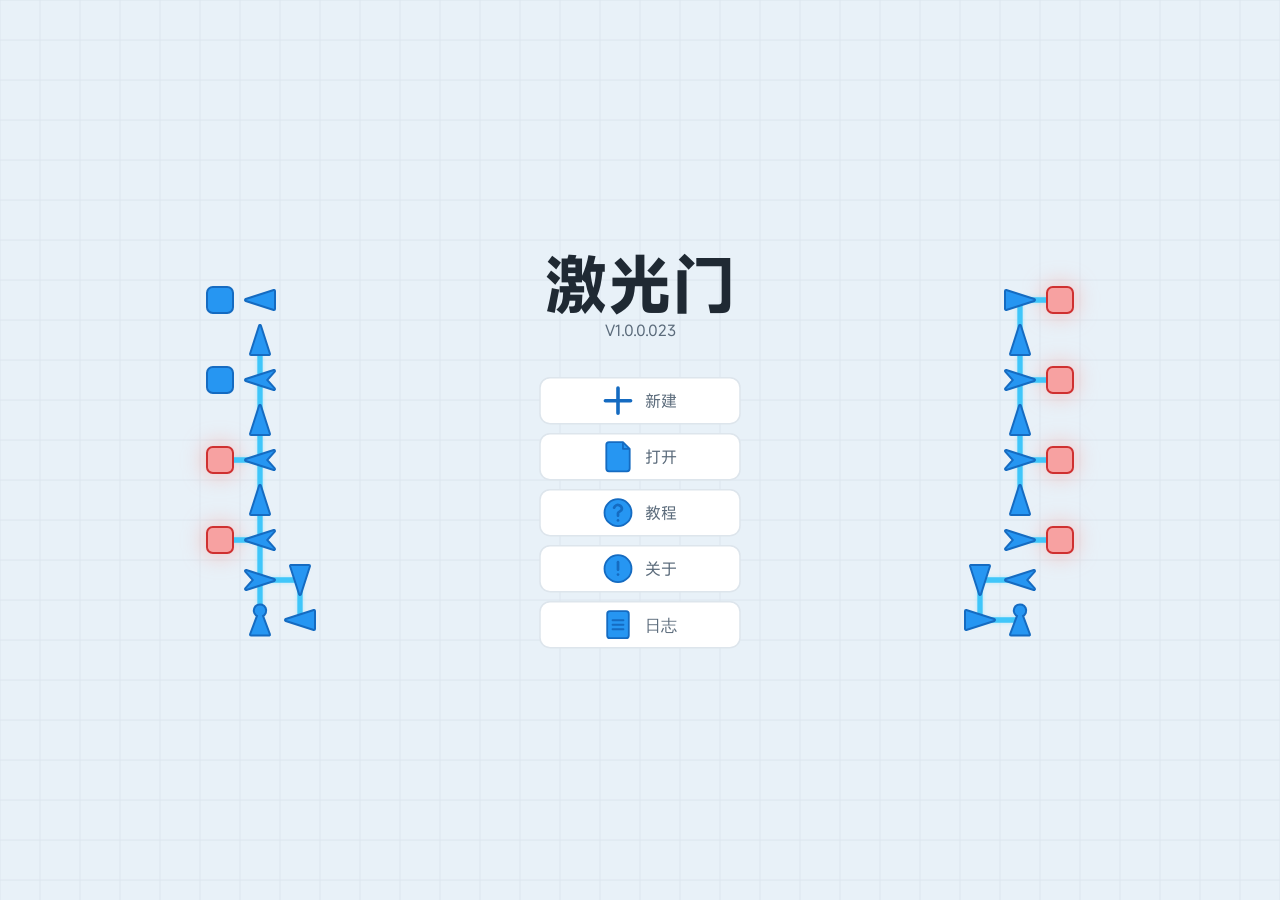
==== index.html @ 168122da "圆点按行元素实际状态对齐，避免字段与显示不一致时再也刷不掉；页面加禁用缓存，版本升到 1.0.0.023" ====
<!DOCTYPE html>
<html lang="zh-CN">
<head>
<meta charset="UTF-8">
<meta name="viewport" content="width=device-width, initial-scale=1.0">
<meta http-equiv="Cache-Control" content="no-cache, no-store, must-revalidate">
<meta http-equiv="Pragma" content="no-cache">
<!-- 标题显示在浏览器标签和搜索结果的大字上；简介显示在搜索结果标题下方那两行 -->
<title>激光门 - 用光路搭出逻辑门</title>
<meta name="description" content="使用激光门造就奇迹。用不同的元件做出电路，让激光沿网格逐格传播，把与门、或门、非门亲手搭出来，看光是怎么把它们算出来的。">
<link rel="icon" type="image/svg+xml" href="favicon.svg">
<!-- 进屋前那一屏的样式：内联在这里，为的是让首次绘制不必等任何外部文件 -->
<!-- 整站样式表改成了下面那一行异步取，页面因此一被解析完就能把欢迎界面画出来，
     真正的界面在它后面慢慢到，到齐之前一直由遮挡层盖着（何时收掉见 js/boot.js）
     这一整段在两个页面里逐字相同，改一处要两处一起改 -->
<style>
  /* 兜底：样式表还没到的那一小段里，页面上的元素都还没有样式，内容可能比窗口高
     先把外边距与滚动条按掉，免得滚动条在欢迎界面旁边露出来 */
  html, body {
    margin: 0;
    overflow: hidden;
    background: #ffffff;
  }
  /* 遮挡层：铺满整屏，正中是项目名与一条来回走的进度条 */
  #bootScreen {
    position: fixed;
    inset: 0;               /* 四条边贴住窗口：不写宽高，窗口怎么变它都正好铺满 */
    z-index: 20;            /* 压在画布、元件层、竖栏与所有弹窗（弹窗从 4 起）之上 */
    display: flex;
    flex-direction: column;
    align-items: center;
    justify-content: center;
    background: #ffffff;    /* 与页面同色：淡出时看不出接缝，只像内容自己浮上来 */
    color: #0D47A1;         /* 与首页标题、弹窗标题同一档深蓝 */
    font-family: "MiSans", -apple-system, "PingFang SC", "Microsoft YaHei", sans-serif;
  }
  /* 收掉时的淡出：类名由 boot.js 加，0.22 秒后整块从页面里摘掉 */
  #bootScreen.is-gone {
    opacity: 0;
    pointer-events: none;   /* 淡出过程中不再接收点击，免得挡住底下刚露出来的按钮 */
    transition: opacity 0.22s ease-out;
  }
  /* 项目名：与首页大标题写的是同一串字，这里取小一些的字号，靠字重与深蓝字色立住 */
  #bootScreen .boot-title {
    font-size: 30px;
    font-weight: 700;
    letter-spacing: 2px;
  }
  /* 进度条：一条浅蓝底槽，里面一小段深蓝来回走 */
  /* 它表示的不是真实进度：浏览器不提供字体下载的进度，这一段的用处只是给出「正在进」这个信号 */
  #bootScreen .boot-track {
    position: relative;
    overflow: hidden;       /* 走到底与刚起头时那一小段要贴边裁掉，不能露出槽外 */
    width: 120px;
    height: 3px;
    margin-top: 18px;
    border-radius: 2px;
    background: #C4EBFF;
  }
  #bootScreen .boot-track i {
    position: absolute;
    top: 0;
    left: 0;
    width: 40px;
    height: 100%;
    border-radius: 2px;
    background: #1565C0;
    animation: bootSlide 1.1s ease-in-out infinite;
  }
  @keyframes bootSlide {
    from { transform: translateX(-40px); }
    to   { transform: translateX(120px); }
  }
  /* 系统里开了「减少动态效果」时不来回走：那一小段停在正中，位置本身也说得清页面正在进 */
  @media (prefers-reduced-motion: reduce) {
    #bootScreen .boot-track i {
      animation: none;
      left: 40px;
    }
  }
</style>
<!-- 整站样式表：media 先写 print，浏览器就不会为它停下首次绘制；文件一到手，onload 把它改回 all
     这是本项目里唯一一处内联事件：只有挂在元素自己身上，才能在文件到手的那一刻就改过来
     脚本被禁时 onload 不会跑，由下面那句 noscript 里的同款 link 兜住
     id 留给 js/boot.js 认：它靠 link.sheet 判断这份样式表到位没有，没到位就先不揭开遮挡层 -->
<link id="mainStyle" rel="stylesheet" href="css/style.css?v=1.0.0.023" media="print" onload="this.media='all'">
<noscript><link rel="stylesheet" href="css/style.css?v=1.0.0.023"></noscript>
</head>
<body>

<!-- 进屋前的遮挡层：从第一帧起盖住整屏，等首帧与字体都齐了再淡出收掉，何时收由 js/boot.js 决定
     它的外观写在 head 里那段内联样式里，底色与页面同为白，所以淡出时看不出接缝，只像内容自己浮上来
     正中间那串字与首页大标题是同一串字（config.js 里 HOME.titleText），改一处要两处一起改
     它必须放在 body 的最前面：越早解析到，越早能盖住底下那些还没成形的元素 -->
<div id="bootScreen">
  <div class="boot-title">激光门</div>
  <div class="boot-track"><i></i></div>
</div>

<!-- 首页整屏只有这一张画布：网格、两侧演示、标题与五个入口都画在它上面，画法与交互见 js/home.js
     首页没有编辑器左侧那栏存档列表，也不直接编辑电路，它只做展示与分流 -->
<canvas id="homeCanvas"></canvas>

<!-- 教程弹窗：与编辑器里那个同款，正文从 tutorial-content.js 取，两个页面的教程逐字相同
     尺寸、底板、圆角、边框由 home.js 从 CONFIG / COLOR 注入；点左上角那个叉才关，点窗外的暗处不关
     它和关于窗互斥，开一个另一个自动关，两处的显隐只由 home.js 的 setHomePopup 一处改写 -->
<div id="homeTutorialPanel" class="popup modal">
  <button class="btn icon" id="btnHomeTutorialClose" aria-label="关闭教程">
    <!-- 叉用两笔圆头描边画成，收笔是圆的，与编辑器弹窗里那个叉、以及画布上的图标同一套 -->
    <!-- 描边取 currentColor：颜色跟着按钮文字色走，以后改按钮色不必再改这里 -->
    <svg viewBox="0 0 18 18" width="18" height="18" aria-hidden="true" focusable="false">
      <path d="M5.5 5.5 L12.5 12.5 M12.5 5.5 L5.5 12.5"
            fill="none" stroke="currentColor" stroke-width="2" stroke-linecap="round"></path>
    </svg>
  </button>
  <div class="doc" id="homeTutorialDoc"></div>
</div>

<!-- 关于弹窗：宽度取 420，高度交给内容自己定；项目名、简介、作者、地址、许可证由 home.js 按表填入 -->
<div id="homeAboutPanel" class="popup modal">
  <button class="btn icon" id="btnHomeAboutClose" aria-label="关闭关于">
    <svg viewBox="0 0 18 18" width="18" height="18" aria-hidden="true" focusable="false">
      <path d="M5.5 5.5 L12.5 12.5 M12.5 5.5 L5.5 12.5"
            fill="none" stroke="currentColor" stroke-width="2" stroke-linecap="round"></path>
    </svg>
  </button>
  <div class="doc" id="homeAboutDoc"></div>
</div>

<!-- 日志弹窗：比教程窗更大，逐条列出每个对外版本的简介；每条左侧那枚按钮点开才露出详细信息
     正文来自 js/changelog.js 的 CHANGELOG，外观与排版由 home.js 注入，与上面两个弹窗同一套 -->
<div id="homeLogPanel" class="popup modal">
  <button class="btn icon" id="btnHomeLogClose" aria-label="关闭日志">
    <svg viewBox="0 0 18 18" width="18" height="18" aria-hidden="true" focusable="false">
      <path d="M5.5 5.5 L12.5 12.5 M12.5 5.5 L5.5 12.5"
            fill="none" stroke="currentColor" stroke-width="2" stroke-linecap="round"></path>
    </svg>
  </button>
  <div class="doc" id="homeLogDoc"></div>
</div>

<!-- 加载顺序不可随意调整：util.js 必须排在最前面，因为 config.js 在文件顶层就要用 hslToRgb 算配色端点；
     handle-store.js 要排在 home.js 之前，「打开」要用它的 SAVE_FILE_TYPES、startInOption 与句柄记忆；
     element-types.js 与 circuit.js 是元件形状表与电路结算引擎，首页两侧的演示电路跑的就是编辑器同一套，
     它们依赖 CONFIG 与 ELEMENT_TYPES，所以只能排在 config.js 之后、home.js 之前；
     icons.js 与 tutorial-content.js 也是两个页面共用的那两份，home.js 借它们画图标、填教程正文。
     state.js 是共享状态容器：首页的演示引擎与编辑器读写的是同一份状态，所以两页都引它；
     其余的编辑器脚本（files.js、input.js 等）首页一概不引：那些是编辑职责，封面用不到。 -->
<script src="js/util.js?v=1.0.0.023"></script>
<script src="js/config.js?v=1.0.0.023"></script>
<!-- 数据与绘图基础：存档句柄库、元件类型表、共享状态、电路结算、图标与教程正文 -->
<script src="js/handle-store.js?v=1.0.0.023"></script>
<script src="js/element-types.js?v=1.0.0.023"></script>
<script src="js/state.js?v=1.0.0.023"></script>
<script src="js/circuit.js?v=1.0.0.023"></script>
<script src="js/icons.js?v=1.0.0.023"></script>
<script src="js/tutorial-content.js?v=1.0.0.023"></script>
<!-- 版本日志正文：首页「日志」弹窗按 CHANGELOG 逐条排，必须排在 home.js 之前 -->
<script src="js/changelog.js?v=1.0.0.023"></script>
<!-- 离线缓存登记：页面打开时静默把整站存进本地，之后断网也能直接打开，不依赖任何其它脚本 -->
<script src="js/offline.js?v=1.0.0.023"></script>
<!-- 加载界面与字体加载：两个都要排在 home.js 之前，home.js 起步时第一个要用、紧接着第二个也要用
     boot.js 管遮挡层何时收掉，fonts.js 把自带的 MiSans 点名取回来；两份都不碰编辑器状态，两页共用 -->
<script src="js/boot.js?v=1.0.0.023"></script>
<script src="js/fonts.js?v=1.0.0.023"></script>
<script src="js/home.js?v=1.0.0.023"></script>
</body>
</html>
---- css/style.css ----
/* 自带字体 MiSans：只登记页面真正用到的那几档，字体文件在同目录的 fonts/ 里，逐档挂到同一个家族上，由 font-weight 选档
   路径是相对本文件写的：字体就放在 style.css 旁边，所以只写 fonts/ 一层，不必回到上一层去
   文件内部记的 usWeightClass 是 MiSans 自己的非常规刻度（Regular 记的是 330、Bold 记的是 630），
   直接照抄会让 CSS 里的 400 / 700 对不上档位，所以一律改按通用的 web 刻度声明
   font-display 取 swap：字体还没到时先用回退字体把字显示出来，不让整页文字空着等
   形态说明：这里引用的是 woff2 子集字体，不是官方原始的 otf。
   原始 otf 每档带约 2.9 万个字形、单个 6.3 MB，而本页文案去重后只有一千多字，
   保留全字符集纯属白白拖慢加载；tools/build-fonts.py 会扫描源码取出用到的字符，
   只留这些字形并压成 woff2，两档合计约 0.33 MB（原为 25.6 MB）。
   要点：改动页面文案后，重新运行一次 python3 tools/build-fonts.py，否则新字可能不在字体里
   （真缺字也不会显示成方框，会回退到下面 font-family 里排的系统中文字体）
   只用这两档是因为它们就是全站用到的全部：400 正文与各类次要文字、700 标题与各处强调
   原来另挂 500 与 600 两档，全站只用了几处；为把上传体积压下来已合并进上面两档：
   首页入口文字由 500 归到 400，教程正文的小标题与按钮文字由 600 归到 700
   （另有 100/200/300/350/500/600/650/900 八档从未被任何样式或画布文字取用，已一并去掉）
   MiSans 版权归小米科技有限责任公司所有，按《MiSans 字体知识产权许可协议》免费使用，
   这里只是在官方发布的字形基础上抽取子集，字形本身未作任何改动 */
@font-face { font-family: "MiSans"; src: url("fonts/MiSans-Regular.woff2") format("woff2");    font-weight: 400; font-display: swap; }
@font-face { font-family: "MiSans"; src: url("fonts/MiSans-Bold.woff2") format("woff2");       font-weight: 700; font-display: swap; }

/* 页面白底、无滚动条：网格只出现在视口矩形内，视口外保持白底 */
/* 整页统一用自带的 MiSans，字重由各处的 font-weight 选档；后面几项是字体尚未到位时的回退，
   按系统上观感最接近 MiSans 的中文字体依次排，缺了自带的字体文件也不会变成衬线体 */
html, body {
  margin: 0;
  padding: 0;
  width: 100%;
  height: 100%;
  overflow: hidden;
  background: #ffffff;
  font-family: "MiSans", -apple-system, "PingFang SC", "Microsoft YaHei", sans-serif;
}

/* 进屋前那一屏（遮挡层 #bootScreen）的样式不在这里，内联在 index.html 与 editor.html 的 head 里 */
/* 原因是先后次序：整站样式表是异步取回来的，而那一屏要在它之前就画出来，
   所以它的样式必须跟着页面本体一起到手，不能等这份文件
   它的外观也就只有那一个出处：要改去两个页面的 head 里改，两处逐字相同 */
/* 工作区竖栏：贴在窗口最左侧的一条，左、上、下都内缩一个间隙，与上方面板、底栏同处一个框内
   宽度、三边位置与配色都由脚本从 CONFIG / COLOR 注入，这里只管定位与层级
   四条边都描边：只有右边一条时，竖栏的顶与底看不出到哪里为止
   层级压在画布与元件层之上，但低于所有弹窗（弹窗从 4 起），弹窗打开时竖栏让在下面 */
#sidebar {
  position: fixed;
  box-sizing: border-box;
  z-index: 2;
  border: 1px solid;
  box-shadow: 0 1px 3px rgba(16, 24, 40, 0.06);
  display: flex;              /* 纵向两段：顶部按钮条固定，列表占满剩下的高度 */
  flex-direction: column;
}
/* 右侧工具栏：与左侧竖栏同一套定位与外观（同底色、同描边、同间隙），只是窄得多
   宽度由脚本从配置注入；放的东西是纵向一列小功能图标，多了整栏自己滚动 */
#rightBar {
  position: fixed;
  box-sizing: border-box;
  z-index: 2;
  border: 1px solid;
  box-shadow: 0 1px 3px rgba(16, 24, 40, 0.06);
  overflow-y: auto;
  overflow-x: hidden;
  scrollbar-width: none;      /* 这么窄的栏里，滚动条会占掉一半宽度，隐藏它，靠滚轮滚动 */
}
#rightBar::-webkit-scrollbar {
  width: 0;
  height: 0;
}
/* 功能图标列：纵向排、撑满栏内宽度，格子之间以及格子与栏壁之间都留一道缝
   栏宽固定 40 不变：要让格子更大、缝更宽，只能把四周的内缩收到最小，格子因此从 28 长到 32 */
#rightBarTools {
  display: flex;
  flex-direction: column;
  align-items: stretch;
  gap: 6px;
  padding: 8px 2px 2px;   /* 上方多留一点：第一格不要贴在栏顶边上，看起来才不像被切掉了一截 */
}
/* 工具栏里的一个方框：宽度撑满栏内，高度与宽度相等，圆角只给一点点
   描边取 2px，与上方元件槽同一档；1px 在这么小的格子上显得发虚，加粗一档才立得住
   填充与描边取自栏上挂的几个颜色变量，脚本按元件槽那一套配色注入，改动只需换变量 */
.rb-tool {
  box-sizing: border-box;
  display: flex;             /* 图标在格子里居中 */
  align-items: center;
  justify-content: center;
  width: 100%;
  aspect-ratio: 1 / 1;   /* 正方形：栏有多宽，格子就有多高 */
  border: 1px solid var(--rb-border);
  border-radius: 6px;
  background: var(--rb-fill);
  cursor: pointer;
  user-select: none;     /* 连点几下不该顺手选中的文字 */
  -webkit-tap-highlight-color: transparent;  /* 触屏按下时浏览器会给一下默认高亮，与自绘的按下反馈重复 */
  outline: none;         /* 点中之后不留下焦点框，格子里只有图标与描边，多余的一圈会显脏 */
  /* 缩放按元件槽那一档走 0.16 秒；颜色单独放快 0.05 秒：选中与取消选中要一眼就看到，不拖尾 */
  transition: transform 0.16s ease-out, background-color 0.05s ease-out, border-color 0.05s ease-out;
}
/* 工具栏的悬停名称：贴在所悬停格子的左侧，右边缘与格子左边缘留一道缝
   配色与列表里的全名小窗同一套：淡蓝底、深蓝字，不描边，轻飘飘地浮在网格上 */
#rightBarTip {
  display: none;
  position: fixed;
  z-index: 5;               /* 与其它悬停小窗同一档：压在栏与各面板之上，仍在弹窗之下 */
  padding: 4px 8px;
  border: 1px solid #DDE5EC;
  border-radius: 6px;
  background: #FFFFFF;
  box-shadow: 0 4px 12px rgba(16, 24, 40, 0.10);
  color: #1F2933;
  font-size: 12px;
  line-height: 17px;
  white-space: nowrap;      /* 名称都很短，一律单行，不折行也不撑宽 */
  pointer-events: none;     /* 指针从小窗上穿过去，不会因为它挡住而反复触发进出 */
  user-select: none;
}
/* 屏幕中间的提示框：一句短话，写在一个浅蓝的小框里，停在网格视口正中
   位置由脚本每次弹出时按视口中线算，这里只管外观：底色与描边跟简介浮层、弹窗同一套，
   透明度走过渡，脚本到点摘掉 show 类就是淡出；它不接收指针，免得挡住底下刚要点的东西 */
#centerToast {
  display: none;
  position: fixed;
  left: 0;
  top: 0;
  box-sizing: border-box;
  max-width: 60vw;
  padding: 8px 18px;
  border: 1px solid;
  border-radius: 8px;
  opacity: 0;
  transform: translate(-50%, -50%);   /* 定位点取框的中心：脚本只需给出视口中线的坐标 */
  transition: opacity 0.3s ease-out;  /* 淡出的曲线与时长相符，时长另由脚本按配置改写 */
  pointer-events: none;               /* 提示只是说话，不拦任何点击 */
  user-select: none;
  white-space: nowrap;                /* 提示都是短句，一律单行；过长时由 max-width 与省略号收住 */
  overflow: hidden;
  text-overflow: ellipsis;
}
#centerToast.show {
  opacity: 1;
}
/* 格子里的图标：尺寸定死，具体图形由脚本按 SVG 建出来
   两个状态图标叠在同一格里，靠父格子的 paused 类决定露哪一个，位置因此永远对齐 */
.rb-ico {
  display: block;
  width: 21px;
  height: 21px;
  pointer-events: none;      /* 点在图标上也等于点在格子上 */
}
.rb-ico-pause {
  display: none;
}
.rb-state.paused .rb-ico-play {
  display: none;
}
.rb-state.paused .rb-ico-pause {
  display: block;
}
/* 悬停与按下：与元件槽取同一档（0.93 / 0.86），只缩放不变色，按下不闪 */
.rb-tool:hover {
  background: #F2F6FA;
  border-color: #D7E0E9;
}
.rb-tool:active,
.rb-tool.press {
  background: #E8F1F8;
}
/* 选中：颜色变化沿用元件槽那一套（填充与描边一起提亮），缩放不变 */
.rb-tool.on {
  background: var(--rb-fill-on);
  border-color: var(--rb-border-on);
}
/* 竖栏里的存档列表：整栏只放这一棵树，行高、缩进、图标一律定死，条目多了由它自己滚动 */
#sidebarTree {
  box-sizing: border-box;
  flex: 1 1 auto;             /* 占满按钮条以下的全部高度 */
  height: auto;
  min-height: 0;              /* 允许它自己滚动，不被内容撑高 */
  overflow-y: auto;
  padding: 6px 0 8px;
  font-size: 13px;
  user-select: none;      /* 列表是拿来点开合的，顺手选中一行文字反而碍事 */
}
/* 空状态：还没有工作区时，照资源管理器那种排法自上而下摆一列内容，左右留出与列表同宽的边距 */
#sidebarTree.is-empty {
  padding: 10px 12px;
}
/* 空状态里的标题行：与有工作区时的根目录名同一档字重，但它不可点，所以不给手型光标与悬停底色 */
.sb-empty-title {
  display: flex;
  align-items: center;
  color: #1F2933;
  font-weight: 700;
}
/* 空状态里的说明：比标题轻一档，行高放开一点，读起来是一句话而不是又一个标题 */
.sb-empty-hint {
  margin: 6px 0 10px;
  color: #2C4A63;
  line-height: 1.5;
}
/* 「选择文件夹」按钮：整条铺满竖栏，浅底深字，不描边 */
/* 底色取 tipFill 那一档的浅蓝，与上方面板、弹窗是同一种浅底；字用深蓝，
   白字压在浅蓝上读不清，实心深色底又和这一栏的调子不搭 */
.sb-pick {
  display: block;
  width: 100%;
  padding: 7px 0;
  border: 1px solid #DDE5EC;
  border-radius: 6px;
  background: #FFFFFF;
  color: #1F2933;
  font-family: inherit;
  font-size: 13px;
  text-align: center;
  cursor: pointer;
  transition: background-color 0.16s ease-out;
}
.sb-pick:hover { background: #F2F6FA; }   /* 悬停只换底色，不再缩放或提亮成另一种蓝 */
.sb-pick:active { background: #E8F1F8; }  /* 按下压深一档 */
/* 「打开文件」按钮：外观全部沿用上面那一条，只多出与它之间的间距 */
/* 两者不是同一条流程的先后两步，而是并列的两件事，所以中间空出一行的距离，不贴着排 */
.sb-open-file {
  margin-top: 8px;
}
/* 「继续打开」按钮：外观同「选择文件夹」，只多出与它之间的间距
   两者也是并列的两条路：一条是接着上次那个工作区，一条是另选一个，中间空出一行更分得开
   它有工作区之后就没了，所以只在空状态里出现，不必管列表状态下的排法 */
.sb-resume {
  margin-bottom: 8px;
}

/* 列表里悬停时的小窗：写这一条的全名 */
/* 用 fixed 定位在窗口坐标上：位置只跟指针走，不随列表滚动，也不会被列表那个滚动容器裁掉 */
/* 配色取简介浮层那一套的浅蓝底与深蓝字，一眼看得出是同一族浮层；不描边，靠底色自己立住 */
#sidebarTip {
  display: none;
  position: fixed;
  z-index: 5;               /* 与简介浮层同一档：压在竖栏与各面板之上，仍在弹窗之下 */
  max-width: 260px;
  padding: 4px 8px;
  border: 1px solid #DDE5EC;
  border-radius: 6px;
  background: #FFFFFF;
  box-shadow: 0 4px 12px rgba(16, 24, 40, 0.10);
  color: #1F2933;
  font-size: 12px;
  line-height: 17px;
  word-break: break-all;    /* 名字很长时按字符折行，不会拉出一条极宽的小窗 */
  pointer-events: none;     /* 指针从小窗上穿过去：它不会变成悬停目标，也就不会把自己关掉 */
  user-select: none;
}

/* ---------- 工作区右键菜单 ---------- */
/* 贴在指针旁边的一块小白板，里面只有「新建文件夹」与「新建文件」两条
   列表里每一行都是淡底，菜单要压在那上面还得看得清，所以这里取纯白底配一条淡蓝描边；
   项目里其它浮层（悬停小窗、简介浮层）都靠底色自己立住、不描边，但那些是纯色浅底，
   这一块是压在各行之上的实心白板，破例给一层很淡的投影把它从底下那些行上托起来 */
/* 菜单里「新建文件」右侧引出的那一列文件类型，与菜单是同一块白板、同一套条目样式：
   两块浮层并排出现，长两副样子会很显眼；它是一条单独的固定层，位置由 sidebar.js 按条目算 */
#sidebarMenu,
#sidebarSubmenu {
  display: none;
  position: fixed;
  box-sizing: border-box;
  z-index: 6;               /* 压在竖栏（2）、简介浮层（5）与各面板（4）之上 */
  min-width: 132px;
  padding: 4px;
  border: 1px solid rgba(13, 71, 161, 0.18);
  border-radius: 8px;
  background: #FFFFFF;
  box-shadow: 0 6px 18px rgba(13, 71, 161, 0.14);
  user-select: none;
}
/* 一条菜单项：图标与文字横向排开，整条都是可点区域 */
/* 用 button 而不是 div：键盘能 Tab 过来、回车空格能触发，读屏软件也念得出名字，这些都不必自己实现 */
.sb-menu-item {
  display: flex;
  align-items: center;
  width: 100%;
  padding: 6px 8px 6px 4px;
  border: none;
  border-radius: 5px;
  background: none;
  color: #123B54;
  font-family: inherit;
  font-size: 13px;
  line-height: 18px;
  text-align: left;
  cursor: pointer;
}
/* 悬停与键盘聚焦给同一层浅蓝：鼠标与键盘两条路看到的反馈完全一致 */
/* 描边一律去掉，聚焦改用底色表示，与菜单里没有边框的整体观感一致 */
.sb-menu-item:hover,
.sb-menu-item:focus-visible {
  background: #D8F3FF;
  color: #1F2933;
  outline: none;
}
/* 按下压深一档：与竖栏里那两个按钮、弹窗里那几个按钮是同一套手感 */
.sb-menu-item:active { background: #ADDCF5; }
/* 藏起来的那一条不占位置、也不参与布局：右键落在文件行上时才把它放出来 */
.sb-menu-item.is-off { display: none; }
/* 「删除」这一条平时与另外两条一个样子，指针压上去才转成砖红
   菜单整体保持安静，真要去点它的时候才提示这一下是破坏性的；点下去还有一次确认框兜着 */
/* 选择器多带一个属性，权重比上面那条通用的悬停高，所以写在前面也能盖过它 */
.sb-menu-item[data-kind="delete"]:hover,
.sb-menu-item[data-kind="delete"]:focus-visible {
  background: rgba(192, 57, 43, 0.10);
  color: #C0392B;
}
.sb-menu-item[data-kind="delete"]:active { background: rgba(192, 57, 43, 0.18); }
/* 菜单里的图标沿用列表那两个类，尺寸、间距与配色一并复用，菜单与列表不会各长一副样子 */
.sb-menu-item .sb-icon { margin: 0 6px 0 4px; }
/* 垃圾桶不设自己的颜色，跟着那一条的文字色走，悬停时与文字一起转成砖红 */

/* ---------- 新建时就地那一行 ---------- */
/* 外形照列表里的行来，只把名字那一段换成一个输入框，落点在哪一层一眼看得出 */
.sb-new-row { cursor: default; }
.sb-new-row:hover { background: rgba(255, 255, 255, 0.45); }   /* 与普通行同样的悬停底色，它仍是在这一层里 */
.sb-new-input {
  flex: 1;
  min-width: 0;
  height: 19px;
  padding: 0 3px;
  border: 1px solid #1565C0;
  border-radius: 4px;
  background: #FFFFFF;
  color: #1F2933;
  font-family: inherit;
  font-size: 13px;
  outline: none;
}
/* 聚焦时外面再套一圈淡蓝：光标本来就在框里，这一圈只是把「正在这里定名字」说清楚 */
.sb-new-input:focus { box-shadow: 0 0 0 2px rgba(21, 101, 192, 0.18); }
/* 新建那一行里的出错提示：贴着输入框右侧的一行小字，只写最短的原因，详细原因在控制台 */
/* 砖红是整站唯一的红，专表示「这个名字现在过不去」，不会和别处的蓝混起来 */
.sb-new-hint {
  flex: none;
  margin-left: 5px;
  color: #C0392B;
  font-size: 11px;
  line-height: 15px;
  white-space: nowrap;
}
.sb-new-row.is-error .sb-new-input { border-color: #C0392B; }
.sb-new-row.is-error .sb-new-input:focus { box-shadow: 0 0 0 2px rgba(192, 57, 43, 0.16); }

/* 根目录名：独占一行，比下面的条目重一档，底下一条淡淡的线把名字和列表分开 */
/* 左内边距取 10：加上文件夹图标正好比下面第一级条目的图标左移一个缩进格，读起来它就是这些条目的上级 */
/* 工作区名只是标题，不可点：给它默认光标，免得看起来像能换文件夹 */
.sb-header {
  display: flex;
  align-items: center;
  cursor: default;
  padding: 2px 10px 8px;
  margin-bottom: 6px;
  font-weight: 700;
  color: #1F2933;
  border-bottom: 1px solid rgba(13, 71, 161, 0.16);
}
.sb-header:hover { background: transparent; }
/* 一条条目：图标与文字横向排开，行高定死，整行都是可点区域 */
.sb-row {
  display: flex;
  align-items: center;
  height: 24px;
  padding: 0 8px;
  white-space: nowrap;
  color: #123B54;
}
.sb-row:hover { background: #F4F7FA; }
.sb-row.is-folder { cursor: pointer; }
/* 当前打开的那一条：本项目里白色代表选中，所以仍是一层白底，只是浓度压下来，比悬停明显一档又不过分扎眼 */
.sb-row.is-selected { background: #EAF1F8; color: #1F2933; }
/* 缩进导引条：一级一根，竖线拉满整行高，位置正对上一级箭头的中线 */
.sb-guide {
  position: relative;
  flex: none;
  width: 14px;
  align-self: stretch;
}
.sb-guide::before {
  content: "";
  position: absolute;
  left: 7px;
  top: 0;
  bottom: 0;
  width: 1px;
  background: rgba(13, 71, 161, 0.18);
}
/* 行首的箭头位：文件夹放箭头，文件放一个等宽的空位，两种行的图标因此纵向对齐 */
.sb-chev {
  flex: none;
  display: flex;
  align-items: center;
  justify-content: center;
  width: 14px;
  height: 14px;
  color: #2F7CA8;
}
.sb-chev svg { transition: transform 0.12s ease-out; }
.sb-chev.is-closed svg { transform: rotate(-90deg); }   /* 收起：朝下的箭头转成朝右 */
/* 图标：文件夹实心、文件只描边，颜色一律走 currentColor，改配色只在这里改 */
.sb-icon {
  flex: none;
  display: block;
  width: 16px;
  height: 16px;
  margin: 0 6px 0 2px;
}
.sb-icon.folder { color: #5B6B7B; }
.sb-icon.file { color: #4E86A8; }
/* 名称：占满剩余宽度，太长的名字从右边省略，绝不把整行撑破 */
.sb-label {
  flex: 1;
  min-width: 0;
  overflow: hidden;
  text-overflow: ellipsis;
}
/* 未保存的圆点：夹在图标与名字之间，出现与消失都走一下宽度与浓淡的缓动 */
/* 常态宽度收成 0、全透明：它一直占着位置，只是把宽度收到没有，名字才会随着它展开而平滑右移 */
.sb-dot {
  flex: none;
  width: 0;
  height: 6px;
  margin-right: 0;
  border-radius: 50%;
  background: #1A1A1A;
  opacity: 0;
  transition: width 0.18s ease-out, margin-right 0.18s ease-out, opacity 0.18s ease-out;
}
.sb-dot.is-on {
  width: 6px;
  margin-right: 6px;   /* 亮起来时连这一道间距一起长出来，名字不会被圆点顶得忽近忽远 */
  opacity: 1;
}
/* 正在写盘：圆点原地呼吸。写盘那一下可能要好几秒，光「亮着」看不出是在等，得会动才行
   呼吸只改 transform 与 opacity，不占布局，名字不会被它推得忽左忽右 */
.sb-dot.is-saving {
  animation: sbDotBreathe 1.4s ease-in-out infinite;
}
@keyframes sbDotBreathe {
  0%, 100% { transform: scale(0.72); opacity: 0.45; }
  50% { transform: scale(1.1); opacity: 1; }
}
/* touch-action 关掉浏览器自带手势，避免与滚轮缩放、中键拖拽冲突 */
#gridCanvas {
  display: block;
  touch-action: none;
  user-select: none;
  /* 画布本身不可聚焦，加 tabindex 后可以主动抢键盘焦点；全屏画布不需要焦点框 */
  outline: none;
}
/* 首页画布：整屏一张，铺满窗口；位图尺寸与 CSS 尺寸都由 home.js 按窗口和 devicePixelRatio 设定
   与编辑器画布取同一套观感与约束：关掉浏览器自带手势、关掉文字选中、去掉焦点框 */
#homeCanvas {
  display: block;
  touch-action: none;
  user-select: none;
  outline: none;
}
/* 元件层：盖在画布上方的 SVG，本步不做交互，指针事件全部透传给画布 */
#elemLayer {
  position: fixed;
  left: 0;
  top: 0;
  pointer-events: none;
}
/* 简介浮层：独立于 Canvas 的 DOM 层，靠 z-index 压在元件层之上，不会被网格上的元件盖住
   这里只管定位与层级，字号、内边距、圆角、颜色都由 JS 从 CONFIG / COLOR 一次性注入 */
#slotTip {
  position: fixed;
  left: 0;
  top: 0;
  box-sizing: border-box;
  border: 1px solid;
  opacity: 0;
  pointer-events: none;
  z-index: 5;
}
#slotTipName {
  font-weight: 700;
}
/* 顶部元件面板与底部栏：都是固定在窗口上的界面框，位置与尺寸由脚本按视口算好后写成内联样式
   配色、槽尺寸、间隔、圆角、动画时长全部走 CSS 变量，变量的值由脚本从 CONFIG / COLOR 注入一次
   两者与外框同色，风格和网格视口边框一致；层级压在画布与元件层之上、弹窗（4）与简介浮层（5）之下 */
#topPanel,
#bottomBar {
  position: fixed;
  box-sizing: border-box;
  z-index: 3;
  background: var(--panel-fill);
  border: 1px solid var(--border-color);
  box-shadow: 0 1px 3px rgba(16, 24, 40, 0.06);   /* 极轻投影：把面板从画布上托起一层，不靠彩色底板 */
  user-select: none;
  -webkit-user-select: none;
}
#topPanel {
  display: flex;
  align-items: flex-start;
  padding: var(--slot-pad);
  overflow: hidden;
}
/* 左侧选项槽一排：不参与伸缩，窗口太窄时只把这一排裁掉，不会顶到右边的按钮上去 */
#panelSlots {
  display: flex;
  gap: var(--slot-gap);
  flex: 0 1 auto;
  min-width: 0;
  overflow: hidden;
}
/* 右侧三个按钮：靠右对齐，与元件槽同尺寸、同间隔，永远不参与收缩 */
#panelButtons {
  display: flex;
  gap: var(--slot-gap);
  margin-left: auto;
  flex: 0 0 auto;
}
/* 一个槽：正方形、有描边与圆角；悬停与按下只改 transform，整槽连里面图标一起缩
   收缩用固定时长的缓出曲线；底色与描边的变化走更短的一档，选中与提亮都不会拖泥带水 */
#panelSlots > .pslot,
#panelButtons > .pslot {
  position: relative;
  flex: 0 0 auto;
  box-sizing: border-box;
  width: var(--slot-side);
  height: var(--slot-side);
  padding: 0;
  background: var(--slot-fill);
  border: 1px solid var(--slot-border);
  border-radius: var(--slot-radius);
  transition:
    transform var(--slot-anim) cubic-bezier(0.22, 1, 0.36, 1),
    background-color 0.1s linear,
    border-color 0.1s linear,
    border-width 0.1s linear;
  cursor: default;
  touch-action: manipulation;
  -webkit-tap-highlight-color: transparent;
}
#panelSlots > .pslot:hover,
#panelSlots > .pslot.kb,
#panelButtons > .pslot:hover,
#panelButtons > .pslot.kb {
  background: #F2F6FA;
  border-color: #D7E0E9;
}
#panelSlots > .pslot:active,
#panelButtons > .pslot:active {
  background: #E8F1F8;
}
/* 选中的槽：底色与描边同时提亮、描边加粗；没有额外的框或光圈 */
#panelSlots > .pslot.selected {
  background: var(--slot-fill-sel);
  border-color: var(--slot-border-sel);
  border-width: var(--slot-border-sel-width);
}
/* 三个按钮打开时只提亮底板，图标保持原色 */
#panelButtons > .pslot.lit {
  background: var(--btn-lit-fill);
  border-color: var(--btn-lit-stroke);
  transition:
    transform var(--slot-anim) cubic-bezier(0.22, 1, 0.36, 1),
    background-color var(--lit-anim) linear,
    border-color var(--lit-anim) linear;
}
/* 槽里的图标：绝对居中，这样选中时描边加粗不会把它推偏，悬停时又跟着整槽一起缩 */
.pslotIcon {
  position: absolute;
  left: 50%;
  top: 50%;
  transform: translate(-50%, -50%);
  pointer-events: none;
}
/* 底部栏：与顶部面板同底色同描边，高度只有它的一半，里面只放一行提示文字 */
#bottomBar {
  display: flex;
  align-items: center;
  overflow: hidden;
}
/* 提示文字：单行、垂直居中、左对齐；左内缩与上方第一个元件槽相同，上下两栏的左边缘落在同一条线上
   窗口太窄放不下整条时由脚本把它整条藏起来，不让它压到描边上 */
#bottomBarHint {
  flex: 1 1 auto;
  min-width: 0;
  padding-left: calc(var(--slot-pad) + 2px);
  padding-right: calc(var(--slot-pad) + 2px);
  font-family: var(--ui-font);
  font-size: var(--hint-size);
  color: var(--hint-color);
  line-height: 1;
  white-space: nowrap;
  overflow: hidden;
}
/* 弹出面板的通用外观：设置弹窗与文件弹窗共用这一类，两者的底板、行布局、控件样式完全一致
   这里只管定位与层级，字号、内边距、圆角、颜色由 JS 从 CONFIG / COLOR 一次性注入
   显示时要接住鼠标，所以指针事件是开的；隐藏时 display 为 none，自然收不到任何事件 */
.popup {
  position: fixed;
  left: 0;
  top: 0;
  box-sizing: border-box;
  display: none;
  border: 1px solid;
  box-shadow: 0 12px 32px rgba(16, 24, 40, 0.12);   /* 弹窗靠阴影与背景分层，不再用蓝色底板 */
  opacity: 0;
  pointer-events: auto;
  z-index: 4;
}
/* 弹窗里的每一行：文字靠左、控件靠右，行高由 JS 从配置注入，以后放滑块也按同一行高对齐 */
.popup .row {
  display: flex;
  align-items: center;
  justify-content: space-between;
}
/* 开关：圆角滑轨加圆形滑块，开与关只差一个类，滑块位移和滑轨变色都交给 CSS 过渡 */
/* 尺寸写死在这里而不是走配置：它只有这一处用，且必须和行高对得上，放配置区反而多一层跳转 */
.popup .sw {
  position: relative;
  flex: none;                 /* 不被左边的文字挤扁 */
  width: 34px;
  height: 18px;
  border-radius: 9px;
  background: #B9CBD8;        /* 关闭态滑轨：灰蓝，明确区别于开启态 */
  transition: background-color 0.16s ease-out;  /* 与槽反馈同为 0.16 秒的缓出，手感统一 */
}
.popup .sw .knob {
  position: absolute;
  left: 2px;
  top: 2px;
  width: 14px;
  height: 14px;
  border-radius: 50%;
  background: #ffffff;
  transition: transform 0.16s ease-out;
}
.popup .sw.on {
  background: #4A90C2;        /* 开启态滑轨：保留一点蓝，作为唯一的开关状态色 */
}
.popup .sw.on .knob {
  transform: translateX(16px);  /* 滑轨宽 34 减滑块 14 再减左右各 2 的留边 */
}
/* 行首文字：禁止换行并禁止收缩，否则一行挤不下时会被压成一字一行 */
.popup .lbl {
  flex: none;
  white-space: nowrap;
}
/* 专栏标题：上方一条细线把这一组控件与上面的内容隔开，字用深一档的蓝，只作分组用不参与交互 */
.popup .sec {
  margin-top: 6px;
  padding-top: 4px;
  border-top: 1px solid rgba(31, 41, 51, 0.10);
  color: #1F2933;
  font-weight: 700;
  white-space: nowrap;
}
/* 速度滑块：轨道与滑块交给浏览器原生渲染，只用 accent-color 把它染成同一个蓝 */
/* 宽度写死并禁止收缩，否则会被左边的文字挤变形，与开关同样对待 */
/* 取 92 而不是更宽：设置弹窗里最长的一行是「缩放刷新速度」六个字，加上滑块与读数正好放得下，不换行也不溢出 */
.popup input[type="range"] {
  flex: none;
  width: 92px;
  accent-color: #C9D8E6;
}
/* 速度数值：做成小徽章，白底圆角、数字等宽居中，读数清楚又不像裸露的文本 */
.popup .val {
  flex: none;
  box-sizing: border-box;
  width: 58px;
  margin-left: 8px;
  padding: 3px 0;
  text-align: center;
  border-radius: 6px;
  background: rgba(255, 255, 255, 0.72);
  color: #5B6B7B;                /* 深一档的蓝：白底上比正文灰更清楚 */
  font-variant-numeric: tabular-nums;  /* 等宽数字：拖动时数字跳动不会左右晃 */
}
/* 文件弹窗里的动作项：一行一个，整行都是可点区域 */
/* 平时不着色也不描边，只在悬停时浮出一层淡蓝——弹窗本身很窄，再并排放三块白底会显得很吵 */
.popup .btn {
  display: flex;
  align-items: center;
  box-sizing: border-box;
  width: 100%;
  padding: 0 8px;
  border: none;
  border-radius: 6px;
  background: transparent;
  color: #5B6B7B;             /* 深一档的蓝：与文件名同色，读起来是「可以点的」，又不必加底板 */
  font-family: inherit;
  font-size: inherit;
  text-align: left;
  cursor: pointer;
  transition: background-color 0.16s ease-out;
}
.popup .btn:hover { background: rgba(255, 255, 255, 0.66); }
.popup .btn:active { background: rgba(255, 255, 255, 0.92); }
/* 教程弹窗：点教程按钮后从屏幕正中弹出，比设置、文件两个弹窗大得多 */
/* 居中用左右各 50% 再位移自身一半来实现，与窗口实际尺寸无关，所以尺寸改大改小都不用动这里 */
.popup.modal {
  left: 50%;
  top: 50%;
  transform: translate(-50%, -50%);
  flex-direction: column;   /* 取消按钮在上、内容区在下，纵向排 */
  z-index: 6;               /* 压在所有浮层之上：它是模态窗口，弹出来就在最前面 */
}
/* 关闭按钮：一个正方形的图标按钮，叉是 SVG 里两笔圆头描边，收笔的圆与画布上那几个图标一致 */
/* 这里特意不给常态底色：本项目里白色是「选中」的信号，一个常驻白底的按钮会被读成当前选中项 */
/* 只靠深一档的蓝表示「可点」，与文件弹窗里那几个动作项同一套读法 */
.popup.modal .btn.icon {
  align-self: flex-start;   /* 靠左上收住：不写这句会被横向拉伸，按钮就占满一整行 */
  flex: none;
  justify-content: center;  /* .popup .btn 默认把内容靠左排，图标要居中才不偏在左边 */
  width: 26px;              /* 与设置弹窗的行高同档，刚好放得下 18 的图标再留一圈空白 */
  height: 26px;
  padding: 0;               /* 尺寸已经定死，内边距再撑就会把图标挤歪 */
}
.popup.modal .btn.icon svg {
  pointer-events: none;     /* 让指针事件一律落在按钮本身上：按下时判定的是按钮，不是里面的路径 */
}
/* 内容区：占满取消按钮之外的全部高度；文字多了自己滚动，绝不把窗口撑高 */
/* 底色与文字色由 JS 从 COLOR 注入，取的是「未选中」那一档的蓝，压暗窗口底板一级，读起来是凹进去的一块 */
.popup.modal .doc {
  box-sizing: border-box;
  flex: 1;                  /* 吃掉剩余高度，窗口加高时它跟着长 */
  min-height: 0;            /* 缺了它，弹性子项不会低于内容自身高度，滚动条就永远不出现 */
  overflow-y: auto;
  margin-top: 8px;
  padding: 10px 12px;
  border-radius: 6px;
  line-height: 1.6;
  user-select: text;        /* 教程是给人读的，允许选中复制 */
  white-space: normal;      /* 正文改用块级元素分层排布，版面由结构决定，不再取决于源码里的换行与缩进 */
}
/* 确认弹窗：只有一句问话和两个按钮，比教程窗口矮得多，也不该有内容区那种凹下去的一块 */
/* 层级排在教程窗口之上：它是「先回答才能继续」的窗口，弹出来就必须在最前面 */
.popup.modal.confirm {
  z-index: 7;
}
/* 问话：居中一行，下面留出与按钮行的间距；字号比弹窗正文略大，句子本身就是重点 */
/* 它不像内容区那样自己滚动：问话固定一句，短到不会撑高窗口 */
.popup.modal.confirm .msg {
  flex: none;
  margin: 2px 0 14px;
  line-height: 1.5;
  text-align: center;
}
/* 按钮行：靠右排，与系统弹窗的习惯一致（右边是那件会丢东西的事，左边是退路） */
.popup.modal.confirm .acts {
  display: flex;
  flex: none;
  justify-content: flex-end;
  gap: 8px;
  /* 让按钮行自己定高，不继承弹窗行高；否则两个按钮会被拉成整行高 */
  height: auto;
}
/* 确认窗口里的按钮：不再整行铺开，而是各按自己文字的宽窄收住 */
.popup.modal.confirm .acts .btn {
  justify-content: center;   /* .popup .btn 默认把内容靠左排，按钮里只有两个字，要居中才不偏 */
  width: auto;
  flex: none;
  height: 28px;
  padding: 0 16px;
}
/* 右边那个确认键：浅蓝底配深蓝字，与侧栏里的「选择文件夹」同一个读法，一眼能认出是主行动 */
/* 本项目里白色代表选中，所以这里用蓝底而不是白底，免得被读成「当前选中的一项」 */
.popup .btn.primary {
  background: #1E88E5;
  border-color: #1E88E5;
  color: #FFFFFF;
  font-weight: 700;
}
.popup .btn.primary:hover { background: #1976D2; border-color: #1976D2; }
.popup .btn.primary:active { background: #1565C0; border-color: #1565C0; }
/* 标签输入框：与确认弹窗同一套底板与按钮排布，只是中间换成一行可以打字的输入框 */
/* 它排在确认弹窗之上：确认弹窗是流程自问自答，而这个是用户双击直接叫起来的，叫起来就该在最前面 */
.popup.modal.labeledit {
  z-index: 8;
  max-width: 92vw;   /* 多行那一支的框比较宽，窄窗口时收住，不横向溢出屏幕 */
}
/* 提示那一行：不参与滚动，只占一行高，下面留出与输入框的间距 */
.popup.modal.labeledit .msg {
  flex: none;
  margin: 2px 0 10px;
  line-height: 1.5;
}
/* 输入框：整行铺开，白底略透明 */
/* 不给它铺纯白底：本项目里白色代表「选中」，这里靠浅底加描边来表示「正在这里打字」 */
.popup.modal.labeledit .edit {
  box-sizing: border-box;
  flex: none;
  width: 100%;
  height: 28px;
  padding: 0 8px;
  border: 1px solid #C9D8E6;
  border-radius: 6px;
  background: rgba(255, 255, 255, 0.72);
  font-family: inherit;
  font-size: inherit;
  outline: none;              /* 去掉浏览器默认的焦点圈，改由描边变深来表示焦点 */
}
.popup.modal.labeledit .edit:focus {
  border-color: #1565C0;
}
/* 浮动文本的原地输入框：绝对定位铺在那块文字所在的屏幕上，尺寸与字号每帧由脚本按排版结果同步 */
/* 文字透明：字形由画布按染色规则画在它下面，这里只负责收键盘、放光标、托住选中底色 */
/* 不画边框，连虚线也不要：边框的四条边在这个尺度上会被读成压在字上或字下的横线，很难看 */
/* 「正在这里编辑」这个意思改由画布画一块淡蓝底色来表示，见 texts.js 的 drawTextEditBox */
#textField {
  display: none;
  position: fixed;
  z-index: 5;                     /* 压在画布与面板之上，但要留在三个弹窗之下 */
  margin: 0;
  padding: 0;
  border: none;
  outline: none;                  /* 连浏览器默认的焦点圈也一并去掉，免得聚焦时又冒出一条线 */
  background: transparent;
  color: transparent;             /* 自己的字不画，交给画布画 */
  caret-color: transparent;       /* 原生光标同样藏起来，改由脚本画，才能跟着逐行不同的字号落位 */
  font-family: inherit;
  white-space: pre;               /* 与画布一致：不自动折行，一行就是一行 */
  overflow: hidden;               /* 高度已按整块文字算足，不出现滚动条 */
  resize: none;
}
/* 选中底色：文字是透明的，但选中块照常画出来，正好露出一段高亮 */
#textField::selection {
  background: rgba(41, 182, 246, 0.35);
}
/* 按钮行：与确认弹窗同一套排布，靠右、各按文字宽窄收住 */
.popup.modal.labeledit .acts {
  display: flex;
  flex: none;
  justify-content: flex-end;
  gap: 8px;
  margin-top: 12px;
  height: auto;
}
.popup.modal.labeledit .acts .btn {
  justify-content: center;
  width: auto;
  flex: none;
  height: 28px;
  padding: 0 16px;
}
/* 调试面板：默认隐藏，用 debugPanel.show() 唤出；浮在网格之上，方便随时调参 */
/* 钉在左下角而不是左上角：左上角是元件选择面板的位置，钉在那里会把选项槽全挡住 */
#debugPanel {
  display: none;
  position: fixed;
  left: 12px;
  bottom: 12px;
  padding: 8px 10px;
  background: rgba(255, 255, 255, 0.94);
  border: 1px solid #90CAF9;
  border-radius: 6px;
  font-size: 12px;
  line-height: 1.4;
  color: #111111;
  z-index: 10;
  user-select: none;
}
#debugPanel .grp {
  display: flex;
  align-items: center;
  gap: 6px;
}
#debugPanel .grp + .grp {
  margin-top: 6px;
}
#debugPanel .sw {
  width: 16px;
  height: 16px;
  border: 1px solid #1565C0;
  border-radius: 3px;
}
#debugPanel label {
  display: flex;
  align-items: center;
  gap: 3px;
  color: #444444;
}
#debugPanel input[type="range"] {
  width: 84px;
}
/* 色值读数：整页只有这两处用过等宽字体，现在改回页面同族的 MiSans 并打开等宽数字特性，
   位数变化时数字不会左右晃——原来换字体要的就是这件事，MiSans 自带 tnum 就能做到，不必再借系统等宽字体 */
#debugPanel .code {
  font-variant-numeric: tabular-nums;
  color: #444444;
}
/* 性能读数：数值开等宽数字并定一个最小宽度，位数变化时它右边的标签不会跟着左右晃 */
#debugPanel .perfRow .val {
  min-width: 44px;
  font-variant-numeric: tabular-nums;
  color: #1F2933;
}
/* 读数区与下面的取色滑块之间画一条分隔线，一眼能看出上面那块是只读的监测区 */
#debugPanel .perfRow {
  padding-bottom: 6px;
  border-bottom: 1px solid #CFE3F2;
}
/* 堆叠设置框：叠在网格正中，位置与缩放都由脚本每帧按相机写入，这里只定版面
   高度、圆角、底板色同样由脚本从 CONFIG / COLOR 注入，与另外几个弹窗是同一套 */
.popup.stackpanel {
  transform-origin: 0 0;   /* 缩放绕左上角算，脚本给出的屏幕坐标就是它的落点 */
  white-space: nowrap;     /* 行内都是短标签，一律单行 */
  user-select: none;       /* 框里的字只是标签，拖框时不该顺手被选中 */
  cursor: grab;            /* 整块都能抓起来拖，指针给个抓手 */
}
/* 拖动中换成抓紧的手势，松手后回到可抓状态 */
.popup.stackpanel.dragging {
  cursor: grabbing;
}
/* 标题：贴在框顶、居中，下面一条细线把它与设置行分开 */
.popup.stackpanel .ttl {
  padding-bottom: 7px;
  margin-bottom: 8px;
  border-bottom: 1px solid rgba(41, 182, 246, 0.45);
  color: #1F2933;
  font-size: 15px;
  font-weight: 700;
  text-align: center;
}
/* 数字与两个步进键抱成一组，靠右收住，与左边标签分列两端 */
.popup.stackpanel .numgroup {
  display: flex;
  flex: none;
  align-items: center;
  gap: 4px;
  margin-left: 8px;
}
/* 数字输入：白底淡蓝描边的小格，宿主的行高由脚本注入，这里只定宽度与文字对齐 */
.popup.stackpanel .st-input {
  box-sizing: border-box;
  width: 46px;
  height: 22px;
  padding: 0 4px;
  border: 1px solid #C9D8E6;
  border-radius: 6px;
  background: rgba(255, 255, 255, 0.72);
  color: #5B6B7B;
  font-family: inherit;
  font-size: inherit;
  text-align: center;
  outline: none;
  user-select: text;   /* 输入框例外：里面的数字要能选中改动 */
  cursor: text;
}
.popup.stackpanel .st-input:focus {
  border-color: #1565C0;   /* 焦点用更深的描边表示，与标签输入框同一套读法 */
}
/* 浏览器自带的上下箭头会与我们这两个步进键重复，两个都藏掉 */
.popup.stackpanel .st-input::-webkit-outer-spin-button,
.popup.stackpanel .st-input::-webkit-inner-spin-button {
  -webkit-appearance: none;
  margin: 0;
}
.popup.stackpanel .st-input {
  -moz-appearance: textfield;
  appearance: textfield;
}
/* 步进键：与元件槽同一套圆角与配色，点一下加一或减一 */
.popup.stackpanel .st-step {
  box-sizing: border-box;
  width: 22px;
  height: 22px;
  padding: 0;
  border: 1px solid #C9D8E6;
  border-radius: 6px;
  background: rgba(255, 255, 255, 0.55);
  color: #1F2933;
  font-family: inherit;
  font-size: 13px;
  line-height: 1;
  cursor: pointer;
}
.popup.stackpanel .st-step:hover { background: rgba(255, 255, 255, 0.85); }
.popup.stackpanel .st-step:active { background: rgba(255, 255, 255, 0.98); }
/* 底部两个按键：各按自己文字的宽窄收住，右对齐，取消在左、确认在右 */
.popup.stackpanel .acts {
  display: flex;
  justify-content: flex-end;
  gap: 8px;
  margin-top: 8px;
}
.popup.stackpanel .acts .btn {
  justify-content: center;
  width: auto;
  flex: none;
  height: 28px;
  padding: 0 16px;
}

/* 查找设置框：两行小控件，贴在网格视口右上角；宽度与内边距由脚本从配置注入 */
#searchPanel {
  display: none;
  position: fixed;
  box-sizing: border-box;
  border: 1px solid;
  opacity: 0;
  pointer-events: auto;
  z-index: 4;               /* 与其它弹窗同一档：压在画布与右侧工具栏之上 */
  user-select: none;
}
/* 每一行：左边的控件靠左、右边的靠右，两行高度一致，框身因此很矮 */
#searchPanel .srow {
  display: flex;
  align-items: center;
  justify-content: space-between;
  height: 30px;
}
/* 准确/模糊：一个可点的圆角小条，文字就是当前方式 */
#searchPanel .smode {
  flex: none;
  padding: 3px 10px;
  border: 1px solid #C9D8E6;
  border-radius: 6px;
  background: rgba(255, 255, 255, 0.55);
  color: #1F2933;
  font-size: 12px;
  line-height: 1.2;
  cursor: pointer;
  white-space: nowrap;
}
#searchPanel .smode:hover { background: rgba(255, 255, 255, 0.85); }
#searchPanel .smode:active { background: rgba(255, 255, 255, 0.98); }
/* 放大镜按钮：方形圆角小键，按下与悬停只改底色，不做缩放，免得整框跟着动 */
#searchPanel .sgo {
  flex: none;
  display: flex;
  align-items: center;
  justify-content: center;
  width: 28px;
  height: 28px;
  padding: 0;
  border: 1px solid #C9D8E6;
  border-radius: 8px;
  background: rgba(255, 255, 255, 0.55);
  cursor: pointer;
}
#searchPanel .sgo:hover { background: rgba(255, 255, 255, 0.9); }
#searchPanel .sgo:active { background: rgba(255, 255, 255, 1); }
/* 变灰：没选中元件时按钮不可用，只降透明度，不换配色，一眼看得出是同一颗按钮暂时不能按 */
#searchPanel .sgo.off {
  opacity: 0.38;
  cursor: default;
}
#searchPanel .sgo.off:hover { background: rgba(255, 255, 255, 0.55); }
#searchPanel .sgo svg {
  display: block;
  width: 17px;
  height: 17px;
  pointer-events: none;    /* 点在图标上也等于点在按钮上 */
}
/* 页码行：左边「1/12」，右边两个箭头 */
#searchPanel .spage {
  color: #1F2933;
  font-size: 12px;
  line-height: 1;
  white-space: nowrap;
}
#searchPanel .snav {
  display: flex;
  gap: 4px;
}
#searchPanel .spg {
  width: 24px;
  height: 22px;
  padding: 0;
  border: 1px solid #C9D8E6;
  border-radius: 6px;
  background: rgba(255, 255, 255, 0.55);
  color: #1F2933;
  font-family: inherit;
  font-size: 14px;
  line-height: 1;
  cursor: pointer;
}
#searchPanel .spg:hover { background: rgba(255, 255, 255, 0.88); }
#searchPanel .spg:active { background: rgba(255, 255, 255, 1); }
#searchPanel .spg.off {
  opacity: 0.38;
  cursor: default;
}
/* 按钮变灰时的解释：一行小字浮在按钮左下方，不挡页码 */
#searchTip {
  display: none;
  position: fixed;
  z-index: 5;
  padding: 4px 8px;
  border: 1px solid #DDE5EC;
  border-radius: 6px;
  background: #FFFFFF;
  box-shadow: 0 4px 12px rgba(16, 24, 40, 0.10);
  color: #1F2933;
  font-size: 12px;
  line-height: 17px;
  white-space: nowrap;
  pointer-events: none;
  user-select: none;
}
/* 未打开任何文件时的空白：同样贴着网格视口，白底，中间一行小字 */
#emptyView {
  display: none;              /* 默认收起；没有打开文件时由脚本摆出来 */
  position: fixed;
  z-index: 3;
  box-sizing: border-box;
  align-items: center;
  justify-content: center;
  border: 1px solid #C9D8E6;
  background: #E8F1F8;         /* 取网格底色再浅一档，空白与电路的底色是同一套色系 */
  color: #5B6B7B;
  font-size: 13px;
  user-select: none;
}
/* 文本编辑器：双击 .txt / .md 时占据网格视口的位置，直接把网格盖住，四周的面板与竖栏照常留着 */
#textEditor {
  display: none;              /* 默认收起；打开时由脚本改成 block，并摆到网格视口的大小 */
  position: fixed;
  z-index: 3;                 /* 压在画布之上，但仍低于顶部面板与各种弹窗 */
  box-sizing: border-box;
  border: 1px solid #C9D8E6;
  background: #E8F1F8;         /* 编辑器底色与空白状态一致，切换时整块网格区颜色不跳 */
  overflow: hidden;
}
#textEditor .te-card {
  display: flex;
  flex-direction: column;
  width: 100%;
  height: 100%;
  box-sizing: border-box;
  background: #FFFFFF;
  overflow: hidden;
}
#textEditor .te-head {
  display: flex;
  flex: none;
  align-items: center;
  gap: 10px;
  height: 54px;              /* 正好填满原顶部面板那条带子，正文区上沿与网格顶边对齐 */
  padding: 0 10px 0 14px;
  box-sizing: border-box;
  background: #F7F9FB;
}
#textEditor .te-name {
  flex: 1;
  min-width: 0;
  overflow: hidden;
  text-overflow: ellipsis;
  white-space: nowrap;
  font-size: 15px;
  font-weight: 700;
  color: #1F2933;
}
#textEditor .te-state {
  flex: none;
  font-size: 12px;
  color: #5B6B7B;
  opacity: 0.85;
}
/* 标题栏两个按钮：与项目其它按钮同一套配色、圆角与按下反馈 */
#textEditor .te-head .btn {
  flex: none;
  display: flex;
  align-items: center;
  justify-content: center;
  box-sizing: border-box;
  height: 30px;
  padding: 0 12px;
  border: 1px solid #C9D8E6;
  border-radius: 8px;
  background: rgba(255, 255, 255, 0.50);
  color: #1F2933;
  font-family: inherit;
  font-size: 13px;
  cursor: pointer;
  transition: background-color 0.16s ease-out;
}
#textEditor .te-head .btn:hover { background: #F2F6FA; }
#textEditor .te-head .btn:active { background: #E8F1F8; }
/* 正文区：白底等宽字体，占满网格剩余的上下空间，只允许上下滚动 */
#textEditor textarea {
  flex: 1;
  min-height: 0;
  width: 100%;
  box-sizing: border-box;
  margin: 0;
  padding: 14px 18px;
  border: none;
  outline: none;
  resize: none;
  background: #E8F1F8;         /* 正文区也用这档浅蓝 */
  color: #1F2933;
  font-family: "SFMono-Regular", Menlo, Consolas, "PingFang SC", monospace;
  font-size: 14px;
  line-height: 1.7;
  tab-size: 4;
}

/* ========== 工作区按钮条 ========== */

/* 顶部四个按钮：两行两列，图标在上、短名称在下；与列表之间有一道淡线分开 */
#workspaceBar {
  flex: none;
  display: grid;
  grid-template-columns: 1fr 1fr;
  gap: 6px;
  padding: 8px 8px 7px;
  border-bottom: 1px solid rgba(13, 71, 161, 0.16);
}
/* 一个按钮：浅底深蓝字，边框看得见；悬停缩到 0.93、按下 0.86，与顶部面板的槽同一套节奏 */
.ws-btn {
  display: flex;
  flex-direction: column;
  align-items: center;
  justify-content: center;
  gap: 2px;
  padding: 5px 0 4px;
  box-sizing: border-box;
  background: rgba(255, 255, 255, 0.6);
  border: 1px solid rgba(13, 71, 161, 0.28);
  border-radius: 6px;
  color: #1F2933;
  font-family: inherit;
  font-size: 12px;
  line-height: 1.2;
  cursor: pointer;
  transition: background-color 0.16s ease-out, transform 0.16s ease-out;
}
.ws-btn:hover { background: #D8F3FF; transform: scale(0.93); }
.ws-btn:active { background: #ADDCF5; transform: scale(0.86); }
.ws-icon { width: 18px; height: 18px; }

/* ========== 同步删除确认弹窗 ========== */

/* 整层压在画布与竖栏之上，只在需要确认时露出 */
.sync-dialog {
  position: fixed;
  inset: 0;
  z-index: 20;
  display: none;
  align-items: center;
  justify-content: center;
  background: rgba(13, 71, 161, 0.16);
}
/* 白板：与其它弹窗同一族浅蓝底、深蓝描边 */
.sync-card {
  box-sizing: border-box;
  width: 380px;
  max-width: calc(100vw - 32px);
  padding: 16px;
  background: #EAF8FF;
  border: 1px solid #D7E0E9;
  border-radius: 8px;
  box-shadow: 0 6px 22px rgba(13, 71, 161, 0.22);
}
.sync-title { color: #1F2933; font-size: 15px; font-weight: 700; }
.sync-sub { margin-top: 6px; color: #2C4A63; font-size: 12px; line-height: 1.5; }
/* 清单最多八行左右，再多就在框里滚动 */
.sync-list { margin-top: 10px; max-height: 220px; overflow-y: auto; }
.sync-row { display: flex; align-items: center; gap: 6px; padding: 3px 4px; color: #1F2933; font-size: 12px; }
.sync-name { overflow: hidden; text-overflow: ellipsis; white-space: nowrap; }
.sync-actions { display: flex; flex-wrap: wrap; justify-content: flex-end; gap: 8px; margin-top: 14px; }
.sync-btn { padding: 6px 12px; font-size: 12px; border: 1px solid; border-radius: 6px; cursor: pointer; font-family: inherit; }
.sync-btn.is-cancel { background: #FFFFFF; color: #1F2933; border-color: #90CAF9; }
.sync-btn.is-delete { background: #FFEBEE; color: #C62828; border-color: #EF9A9A; }
.sync-btn.is-delete-all { background: #C62828; color: #FFFFFF; border-color: #8E0000; font-weight: 700; }
---- css/style.css ----
/* 自带字体 MiSans：只登记页面真正用到的那几档，字体文件在同目录的 fonts/ 里，逐档挂到同一个家族上，由 font-weight 选档
   路径是相对本文件写的：字体就放在 style.css 旁边，所以只写 fonts/ 一层，不必回到上一层去
   文件内部记的 usWeightClass 是 MiSans 自己的非常规刻度（Regular 记的是 330、Bold 记的是 630），
   直接照抄会让 CSS 里的 400 / 700 对不上档位，所以一律改按通用的 web 刻度声明
   font-display 取 swap：字体还没到时先用回退字体把字显示出来，不让整页文字空着等
   形态说明：这里引用的是 woff2 子集字体，不是官方原始的 otf。
   原始 otf 每档带约 2.9 万个字形、单个 6.3 MB，而本页文案去重后只有一千多字，
   保留全字符集纯属白白拖慢加载；tools/build-fonts.py 会扫描源码取出用到的字符，
   只留这些字形并压成 woff2，两档合计约 0.33 MB（原为 25.6 MB）。
   要点：改动页面文案后，重新运行一次 python3 tools/build-fonts.py，否则新字可能不在字体里
   （真缺字也不会显示成方框，会回退到下面 font-family 里排的系统中文字体）
   只用这两档是因为它们就是全站用到的全部：400 正文与各类次要文字、700 标题与各处强调
   原来另挂 500 与 600 两档，全站只用了几处；为把上传体积压下来已合并进上面两档：
   首页入口文字由 500 归到 400，教程正文的小标题与按钮文字由 600 归到 700
   （另有 100/200/300/350/500/600/650/900 八档从未被任何样式或画布文字取用，已一并去掉）
   MiSans 版权归小米科技有限责任公司所有，按《MiSans 字体知识产权许可协议》免费使用，
   这里只是在官方发布的字形基础上抽取子集，字形本身未作任何改动 */
@font-face { font-family: "MiSans"; src: url("fonts/MiSans-Regular.woff2") format("woff2");    font-weight: 400; font-display: swap; }
@font-face { font-family: "MiSans"; src: url("fonts/MiSans-Bold.woff2") format("woff2");       font-weight: 700; font-display: swap; }

/* 页面白底、无滚动条：网格只出现在视口矩形内，视口外保持白底 */
/* 整页统一用自带的 MiSans，字重由各处的 font-weight 选档；后面几项是字体尚未到位时的回退，
   按系统上观感最接近 MiSans 的中文字体依次排，缺了自带的字体文件也不会变成衬线体 */
html, body {
  margin: 0;
  padding: 0;
  width: 100%;
  height: 100%;
  overflow: hidden;
  background: #ffffff;
  font-family: "MiSans", -apple-system, "PingFang SC", "Microsoft YaHei", sans-serif;
}

/* 进屋前那一屏（遮挡层 #bootScreen）的样式不在这里，内联在 index.html 与 editor.html 的 head 里 */
/* 原因是先后次序：整站样式表是异步取回来的，而那一屏要在它之前就画出来，
   所以它的样式必须跟着页面本体一起到手，不能等这份文件
   它的外观也就只有那一个出处：要改去两个页面的 head 里改，两处逐字相同 */
/* 工作区竖栏：贴在窗口最左侧的一条，左、上、下都内缩一个间隙，与上方面板、底栏同处一个框内
   宽度、三边位置与配色都由脚本从 CONFIG / COLOR 注入，这里只管定位与层级
   四条边都描边：只有右边一条时，竖栏的顶与底看不出到哪里为止
   层级压在画布与元件层之上，但低于所有弹窗（弹窗从 4 起），弹窗打开时竖栏让在下面 */
#sidebar {
  position: fixed;
  box-sizing: border-box;
  z-index: 2;
  border: 1px solid;
  box-shadow: 0 1px 3px rgba(16, 24, 40, 0.06);
  display: flex;              /* 纵向两段：顶部按钮条固定，列表占满剩下的高度 */
  flex-direction: column;
}
/* 右侧工具栏：与左侧竖栏同一套定位与外观（同底色、同描边、同间隙），只是窄得多
   宽度由脚本从配置注入；放的东西是纵向一列小功能图标，多了整栏自己滚动 */
#rightBar {
  position: fixed;
  box-sizing: border-box;
  z-index: 2;
  border: 1px solid;
  box-shadow: 0 1px 3px rgba(16, 24, 40, 0.06);
  overflow-y: auto;
  overflow-x: hidden;
  scrollbar-width: none;      /* 这么窄的栏里，滚动条会占掉一半宽度，隐藏它，靠滚轮滚动 */
}
#rightBar::-webkit-scrollbar {
  width: 0;
  height: 0;
}
/* 功能图标列：纵向排、撑满栏内宽度，格子之间以及格子与栏壁之间都留一道缝
   栏宽固定 40 不变：要让格子更大、缝更宽，只能把四周的内缩收到最小，格子因此从 28 长到 32 */
#rightBarTools {
  display: flex;
  flex-direction: column;
  align-items: stretch;
  gap: 6px;
  padding: 8px 2px 2px;   /* 上方多留一点：第一格不要贴在栏顶边上，看起来才不像被切掉了一截 */
}
/* 工具栏里的一个方框：宽度撑满栏内，高度与宽度相等，圆角只给一点点
   描边取 2px，与上方元件槽同一档；1px 在这么小的格子上显得发虚，加粗一档才立得住
   填充与描边取自栏上挂的几个颜色变量，脚本按元件槽那一套配色注入，改动只需换变量 */
.rb-tool {
  box-sizing: border-box;
  display: flex;             /* 图标在格子里居中 */
  align-items: center;
  justify-content: center;
  width: 100%;
  aspect-ratio: 1 / 1;   /* 正方形：栏有多宽，格子就有多高 */
  border: 1px solid var(--rb-border);
  border-radius: 6px;
  background: var(--rb-fill);
  cursor: pointer;
  user-select: none;     /* 连点几下不该顺手选中的文字 */
  -webkit-tap-highlight-color: transparent;  /* 触屏按下时浏览器会给一下默认高亮，与自绘的按下反馈重复 */
  outline: none;         /* 点中之后不留下焦点框，格子里只有图标与描边，多余的一圈会显脏 */
  /* 缩放按元件槽那一档走 0.16 秒；颜色单独放快 0.05 秒：选中与取消选中要一眼就看到，不拖尾 */
  transition: transform 0.16s ease-out, background-color 0.05s ease-out, border-color 0.05s ease-out;
}
/* 工具栏的悬停名称：贴在所悬停格子的左侧，右边缘与格子左边缘留一道缝
   配色与列表里的全名小窗同一套：淡蓝底、深蓝字，不描边，轻飘飘地浮在网格上 */
#rightBarTip {
  display: none;
  position: fixed;
  z-index: 5;               /* 与其它悬停小窗同一档：压在栏与各面板之上，仍在弹窗之下 */
  padding: 4px 8px;
  border: 1px solid #DDE5EC;
  border-radius: 6px;
  background: #FFFFFF;
  box-shadow: 0 4px 12px rgba(16, 24, 40, 0.10);
  color: #1F2933;
  font-size: 12px;
  line-height: 17px;
  white-space: nowrap;      /* 名称都很短，一律单行，不折行也不撑宽 */
  pointer-events: none;     /* 指针从小窗上穿过去，不会因为它挡住而反复触发进出 */
  user-select: none;
}
/* 屏幕中间的提示框：一句短话，写在一个浅蓝的小框里，停在网格视口正中
   位置由脚本每次弹出时按视口中线算，这里只管外观：底色与描边跟简介浮层、弹窗同一套，
   透明度走过渡，脚本到点摘掉 show 类就是淡出；它不接收指针，免得挡住底下刚要点的东西 */
#centerToast {
  display: none;
  position: fixed;
  left: 0;
  top: 0;
  box-sizing: border-box;
  max-width: 60vw;
  padding: 8px 18px;
  border: 1px solid;
  border-radius: 8px;
  opacity: 0;
  transform: translate(-50%, -50%);   /* 定位点取框的中心：脚本只需给出视口中线的坐标 */
  transition: opacity 0.3s ease-out;  /* 淡出的曲线与时长相符，时长另由脚本按配置改写 */
  pointer-events: none;               /* 提示只是说话，不拦任何点击 */
  user-select: none;
  white-space: nowrap;                /* 提示都是短句，一律单行；过长时由 max-width 与省略号收住 */
  overflow: hidden;
  text-overflow: ellipsis;
}
#centerToast.show {
  opacity: 1;
}
/* 格子里的图标：尺寸定死，具体图形由脚本按 SVG 建出来
   两个状态图标叠在同一格里，靠父格子的 paused 类决定露哪一个，位置因此永远对齐 */
.rb-ico {
  display: block;
  width: 21px;
  height: 21px;
  pointer-events: none;      /* 点在图标上也等于点在格子上 */
}
.rb-ico-pause {
  display: none;
}
.rb-state.paused .rb-ico-play {
  display: none;
}
.rb-state.paused .rb-ico-pause {
  display: block;
}
/* 悬停与按下：与元件槽取同一档（0.93 / 0.86），只缩放不变色，按下不闪 */
.rb-tool:hover {
  background: #F2F6FA;
  border-color: #D7E0E9;
}
.rb-tool:active,
.rb-tool.press {
  background: #E8F1F8;
}
/* 选中：颜色变化沿用元件槽那一套（填充与描边一起提亮），缩放不变 */
.rb-tool.on {
  background: var(--rb-fill-on);
  border-color: var(--rb-border-on);
}
/* 竖栏里的存档列表：整栏只放这一棵树，行高、缩进、图标一律定死，条目多了由它自己滚动 */
#sidebarTree {
  box-sizing: border-box;
  flex: 1 1 auto;             /* 占满按钮条以下的全部高度 */
  height: auto;
  min-height: 0;              /* 允许它自己滚动，不被内容撑高 */
  overflow-y: auto;
  padding: 6px 0 8px;
  font-size: 13px;
  user-select: none;      /* 列表是拿来点开合的，顺手选中一行文字反而碍事 */
}
/* 空状态：还没有工作区时，照资源管理器那种排法自上而下摆一列内容，左右留出与列表同宽的边距 */
#sidebarTree.is-empty {
  padding: 10px 12px;
}
/* 空状态里的标题行：与有工作区时的根目录名同一档字重，但它不可点，所以不给手型光标与悬停底色 */
.sb-empty-title {
  display: flex;
  align-items: center;
  color: #1F2933;
  font-weight: 700;
}
/* 空状态里的说明：比标题轻一档，行高放开一点，读起来是一句话而不是又一个标题 */
.sb-empty-hint {
  margin: 6px 0 10px;
  color: #2C4A63;
  line-height: 1.5;
}
/* 「选择文件夹」按钮：整条铺满竖栏，浅底深字，不描边 */
/* 底色取 tipFill 那一档的浅蓝，与上方面板、弹窗是同一种浅底；字用深蓝，
   白字压在浅蓝上读不清，实心深色底又和这一栏的调子不搭 */
.sb-pick {
  display: block;
  width: 100%;
  padding: 7px 0;
  border: 1px solid #DDE5EC;
  border-radius: 6px;
  background: #FFFFFF;
  color: #1F2933;
  font-family: inherit;
  font-size: 13px;
  text-align: center;
  cursor: pointer;
  transition: background-color 0.16s ease-out;
}
.sb-pick:hover { background: #F2F6FA; }   /* 悬停只换底色，不再缩放或提亮成另一种蓝 */
.sb-pick:active { background: #E8F1F8; }  /* 按下压深一档 */
/* 「打开文件」按钮：外观全部沿用上面那一条，只多出与它之间的间距 */
/* 两者不是同一条流程的先后两步，而是并列的两件事，所以中间空出一行的距离，不贴着排 */
.sb-open-file {
  margin-top: 8px;
}
/* 「继续打开」按钮：外观同「选择文件夹」，只多出与它之间的间距
   两者也是并列的两条路：一条是接着上次那个工作区，一条是另选一个，中间空出一行更分得开
   它有工作区之后就没了，所以只在空状态里出现，不必管列表状态下的排法 */
.sb-resume {
  margin-bottom: 8px;
}

/* 列表里悬停时的小窗：写这一条的全名 */
/* 用 fixed 定位在窗口坐标上：位置只跟指针走，不随列表滚动，也不会被列表那个滚动容器裁掉 */
/* 配色取简介浮层那一套的浅蓝底与深蓝字，一眼看得出是同一族浮层；不描边，靠底色自己立住 */
#sidebarTip {
  display: none;
  position: fixed;
  z-index: 5;               /* 与简介浮层同一档：压在竖栏与各面板之上，仍在弹窗之下 */
  max-width: 260px;
  padding: 4px 8px;
  border: 1px solid #DDE5EC;
  border-radius: 6px;
  background: #FFFFFF;
  box-shadow: 0 4px 12px rgba(16, 24, 40, 0.10);
  color: #1F2933;
  font-size: 12px;
  line-height: 17px;
  word-break: break-all;    /* 名字很长时按字符折行，不会拉出一条极宽的小窗 */
  pointer-events: none;     /* 指针从小窗上穿过去：它不会变成悬停目标，也就不会把自己关掉 */
  user-select: none;
}

/* ---------- 工作区右键菜单 ---------- */
/* 贴在指针旁边的一块小白板，里面只有「新建文件夹」与「新建文件」两条
   列表里每一行都是淡底，菜单要压在那上面还得看得清，所以这里取纯白底配一条淡蓝描边；
   项目里其它浮层（悬停小窗、简介浮层）都靠底色自己立住、不描边，但那些是纯色浅底，
   这一块是压在各行之上的实心白板，破例给一层很淡的投影把它从底下那些行上托起来 */
/* 菜单里「新建文件」右侧引出的那一列文件类型，与菜单是同一块白板、同一套条目样式：
   两块浮层并排出现，长两副样子会很显眼；它是一条单独的固定层，位置由 sidebar.js 按条目算 */
#sidebarMenu,
#sidebarSubmenu {
  display: none;
  position: fixed;
  box-sizing: border-box;
  z-index: 6;               /* 压在竖栏（2）、简介浮层（5）与各面板（4）之上 */
  min-width: 132px;
  padding: 4px;
  border: 1px solid rgba(13, 71, 161, 0.18);
  border-radius: 8px;
  background: #FFFFFF;
  box-shadow: 0 6px 18px rgba(13, 71, 161, 0.14);
  user-select: none;
}
/* 一条菜单项：图标与文字横向排开，整条都是可点区域 */
/* 用 button 而不是 div：键盘能 Tab 过来、回车空格能触发，读屏软件也念得出名字，这些都不必自己实现 */
.sb-menu-item {
  display: flex;
  align-items: center;
  width: 100%;
  padding: 6px 8px 6px 4px;
  border: none;
  border-radius: 5px;
  background: none;
  color: #123B54;
  font-family: inherit;
  font-size: 13px;
  line-height: 18px;
  text-align: left;
  cursor: pointer;
}
/* 悬停与键盘聚焦给同一层浅蓝：鼠标与键盘两条路看到的反馈完全一致 */
/* 描边一律去掉，聚焦改用底色表示，与菜单里没有边框的整体观感一致 */
.sb-menu-item:hover,
.sb-menu-item:focus-visible {
  background: #D8F3FF;
  color: #1F2933;
  outline: none;
}
/* 按下压深一档：与竖栏里那两个按钮、弹窗里那几个按钮是同一套手感 */
.sb-menu-item:active { background: #ADDCF5; }
/* 藏起来的那一条不占位置、也不参与布局：右键落在文件行上时才把它放出来 */
.sb-menu-item.is-off { display: none; }
/* 「删除」这一条平时与另外两条一个样子，指针压上去才转成砖红
   菜单整体保持安静，真要去点它的时候才提示这一下是破坏性的；点下去还有一次确认框兜着 */
/* 选择器多带一个属性，权重比上面那条通用的悬停高，所以写在前面也能盖过它 */
.sb-menu-item[data-kind="delete"]:hover,
.sb-menu-item[data-kind="delete"]:focus-visible {
  background: rgba(192, 57, 43, 0.10);
  color: #C0392B;
}
.sb-menu-item[data-kind="delete"]:active { background: rgba(192, 57, 43, 0.18); }
/* 菜单里的图标沿用列表那两个类，尺寸、间距与配色一并复用，菜单与列表不会各长一副样子 */
.sb-menu-item .sb-icon { margin: 0 6px 0 4px; }
/* 垃圾桶不设自己的颜色，跟着那一条的文字色走，悬停时与文字一起转成砖红 */

/* ---------- 新建时就地那一行 ---------- */
/* 外形照列表里的行来，只把名字那一段换成一个输入框，落点在哪一层一眼看得出 */
.sb-new-row { cursor: default; }
.sb-new-row:hover { background: rgba(255, 255, 255, 0.45); }   /* 与普通行同样的悬停底色，它仍是在这一层里 */
.sb-new-input {
  flex: 1;
  min-width: 0;
  height: 19px;
  padding: 0 3px;
  border: 1px solid #1565C0;
  border-radius: 4px;
  background: #FFFFFF;
  color: #1F2933;
  font-family: inherit;
  font-size: 13px;
  outline: none;
}
/* 聚焦时外面再套一圈淡蓝：光标本来就在框里，这一圈只是把「正在这里定名字」说清楚 */
.sb-new-input:focus { box-shadow: 0 0 0 2px rgba(21, 101, 192, 0.18); }
/* 新建那一行里的出错提示：贴着输入框右侧的一行小字，只写最短的原因，详细原因在控制台 */
/* 砖红是整站唯一的红，专表示「这个名字现在过不去」，不会和别处的蓝混起来 */
.sb-new-hint {
  flex: none;
  margin-left: 5px;
  color: #C0392B;
  font-size: 11px;
  line-height: 15px;
  white-space: nowrap;
}
.sb-new-row.is-error .sb-new-input { border-color: #C0392B; }
.sb-new-row.is-error .sb-new-input:focus { box-shadow: 0 0 0 2px rgba(192, 57, 43, 0.16); }

/* 根目录名：独占一行，比下面的条目重一档，底下一条淡淡的线把名字和列表分开 */
/* 左内边距取 10：加上文件夹图标正好比下面第一级条目的图标左移一个缩进格，读起来它就是这些条目的上级 */
/* 工作区名只是标题，不可点：给它默认光标，免得看起来像能换文件夹 */
.sb-header {
  display: flex;
  align-items: center;
  cursor: default;
  padding: 2px 10px 8px;
  margin-bottom: 6px;
  font-weight: 700;
  color: #1F2933;
  border-bottom: 1px solid rgba(13, 71, 161, 0.16);
}
.sb-header:hover { background: transparent; }
/* 一条条目：图标与文字横向排开，行高定死，整行都是可点区域 */
.sb-row {
  display: flex;
  align-items: center;
  height: 24px;
  padding: 0 8px;
  white-space: nowrap;
  color: #123B54;
}
.sb-row:hover { background: #F4F7FA; }
.sb-row.is-folder { cursor: pointer; }
/* 当前打开的那一条：本项目里白色代表选中，所以仍是一层白底，只是浓度压下来，比悬停明显一档又不过分扎眼 */
.sb-row.is-selected { background: #EAF1F8; color: #1F2933; }
/* 缩进导引条：一级一根，竖线拉满整行高，位置正对上一级箭头的中线 */
.sb-guide {
  position: relative;
  flex: none;
  width: 14px;
  align-self: stretch;
}
.sb-guide::before {
  content: "";
  position: absolute;
  left: 7px;
  top: 0;
  bottom: 0;
  width: 1px;
  background: rgba(13, 71, 161, 0.18);
}
/* 行首的箭头位：文件夹放箭头，文件放一个等宽的空位，两种行的图标因此纵向对齐 */
.sb-chev {
  flex: none;
  display: flex;
  align-items: center;
  justify-content: center;
  width: 14px;
  height: 14px;
  color: #2F7CA8;
}
.sb-chev svg { transition: transform 0.12s ease-out; }
.sb-chev.is-closed svg { transform: rotate(-90deg); }   /* 收起：朝下的箭头转成朝右 */
/* 图标：文件夹实心、文件只描边，颜色一律走 currentColor，改配色只在这里改 */
.sb-icon {
  flex: none;
  display: block;
  width: 16px;
  height: 16px;
  margin: 0 6px 0 2px;
}
.sb-icon.folder { color: #5B6B7B; }
.sb-icon.file { color: #4E86A8; }
/* 名称：占满剩余宽度，太长的名字从右边省略，绝不把整行撑破 */
.sb-label {
  flex: 1;
  min-width: 0;
  overflow: hidden;
  text-overflow: ellipsis;
}
/* 未保存的圆点：夹在图标与名字之间，出现与消失都走一下宽度与浓淡的缓动 */
/* 常态宽度收成 0、全透明：它一直占着位置，只是把宽度收到没有，名字才会随着它展开而平滑右移 */
.sb-dot {
  flex: none;
  width: 0;
  height: 6px;
  margin-right: 0;
  border-radius: 50%;
  background: #1A1A1A;
  opacity: 0;
  transition: width 0.18s ease-out, margin-right 0.18s ease-out, opacity 0.18s ease-out;
}
.sb-dot.is-on {
  width: 6px;
  margin-right: 6px;   /* 亮起来时连这一道间距一起长出来，名字不会被圆点顶得忽近忽远 */
  opacity: 1;
}
/* 正在写盘：圆点原地呼吸。写盘那一下可能要好几秒，光「亮着」看不出是在等，得会动才行
   呼吸只改 transform 与 opacity，不占布局，名字不会被它推得忽左忽右 */
.sb-dot.is-saving {
  animation: sbDotBreathe 1.4s ease-in-out infinite;
}
@keyframes sbDotBreathe {
  0%, 100% { transform: scale(0.72); opacity: 0.45; }
  50% { transform: scale(1.1); opacity: 1; }
}
/* touch-action 关掉浏览器自带手势，避免与滚轮缩放、中键拖拽冲突 */
#gridCanvas {
  display: block;
  touch-action: none;
  user-select: none;
  /* 画布本身不可聚焦，加 tabindex 后可以主动抢键盘焦点；全屏画布不需要焦点框 */
  outline: none;
}
/* 首页画布：整屏一张，铺满窗口；位图尺寸与 CSS 尺寸都由 home.js 按窗口和 devicePixelRatio 设定
   与编辑器画布取同一套观感与约束：关掉浏览器自带手势、关掉文字选中、去掉焦点框 */
#homeCanvas {
  display: block;
  touch-action: none;
  user-select: none;
  outline: none;
}
/* 元件层：盖在画布上方的 SVG，本步不做交互，指针事件全部透传给画布 */
#elemLayer {
  position: fixed;
  left: 0;
  top: 0;
  pointer-events: none;
}
/* 简介浮层：独立于 Canvas 的 DOM 层，靠 z-index 压在元件层之上，不会被网格上的元件盖住
   这里只管定位与层级，字号、内边距、圆角、颜色都由 JS 从 CONFIG / COLOR 一次性注入 */
#slotTip {
  position: fixed;
  left: 0;
  top: 0;
  box-sizing: border-box;
  border: 1px solid;
  opacity: 0;
  pointer-events: none;
  z-index: 5;
}
#slotTipName {
  font-weight: 700;
}
/* 顶部元件面板与底部栏：都是固定在窗口上的界面框，位置与尺寸由脚本按视口算好后写成内联样式
   配色、槽尺寸、间隔、圆角、动画时长全部走 CSS 变量，变量的值由脚本从 CONFIG / COLOR 注入一次
   两者与外框同色，风格和网格视口边框一致；层级压在画布与元件层之上、弹窗（4）与简介浮层（5）之下 */
#topPanel,
#bottomBar {
  position: fixed;
  box-sizing: border-box;
  z-index: 3;
  background: var(--panel-fill);
  border: 1px solid var(--border-color);
  box-shadow: 0 1px 3px rgba(16, 24, 40, 0.06);   /* 极轻投影：把面板从画布上托起一层，不靠彩色底板 */
  user-select: none;
  -webkit-user-select: none;
}
#topPanel {
  display: flex;
  align-items: flex-start;
  padding: var(--slot-pad);
  overflow: hidden;
}
/* 左侧选项槽一排：不参与伸缩，窗口太窄时只把这一排裁掉，不会顶到右边的按钮上去 */
#panelSlots {
  display: flex;
  gap: var(--slot-gap);
  flex: 0 1 auto;
  min-width: 0;
  overflow: hidden;
}
/* 右侧三个按钮：靠右对齐，与元件槽同尺寸、同间隔，永远不参与收缩 */
#panelButtons {
  display: flex;
  gap: var(--slot-gap);
  margin-left: auto;
  flex: 0 0 auto;
}
/* 一个槽：正方形、有描边与圆角；悬停与按下只改 transform，整槽连里面图标一起缩
   收缩用固定时长的缓出曲线；底色与描边的变化走更短的一档，选中与提亮都不会拖泥带水 */
#panelSlots > .pslot,
#panelButtons > .pslot {
  position: relative;
  flex: 0 0 auto;
  box-sizing: border-box;
  width: var(--slot-side);
  height: var(--slot-side);
  padding: 0;
  background: var(--slot-fill);
  border: 1px solid var(--slot-border);
  border-radius: var(--slot-radius);
  transition:
    transform var(--slot-anim) cubic-bezier(0.22, 1, 0.36, 1),
    background-color 0.1s linear,
    border-color 0.1s linear,
    border-width 0.1s linear;
  cursor: default;
  touch-action: manipulation;
  -webkit-tap-highlight-color: transparent;
}
#panelSlots > .pslot:hover,
#panelSlots > .pslot.kb,
#panelButtons > .pslot:hover,
#panelButtons > .pslot.kb {
  background: #F2F6FA;
  border-color: #D7E0E9;
}
#panelSlots > .pslot:active,
#panelButtons > .pslot:active {
  background: #E8F1F8;
}
/* 选中的槽：底色与描边同时提亮、描边加粗；没有额外的框或光圈 */
#panelSlots > .pslot.selected {
  background: var(--slot-fill-sel);
  border-color: var(--slot-border-sel);
  border-width: var(--slot-border-sel-width);
}
/* 三个按钮打开时只提亮底板，图标保持原色 */
#panelButtons > .pslot.lit {
  background: var(--btn-lit-fill);
  border-color: var(--btn-lit-stroke);
  transition:
    transform var(--slot-anim) cubic-bezier(0.22, 1, 0.36, 1),
    background-color var(--lit-anim) linear,
    border-color var(--lit-anim) linear;
}
/* 槽里的图标：绝对居中，这样选中时描边加粗不会把它推偏，悬停时又跟着整槽一起缩 */
.pslotIcon {
  position: absolute;
  left: 50%;
  top: 50%;
  transform: translate(-50%, -50%);
  pointer-events: none;
}
/* 底部栏：与顶部面板同底色同描边，高度只有它的一半，里面只放一行提示文字 */
#bottomBar {
  display: flex;
  align-items: center;
  overflow: hidden;
}
/* 提示文字：单行、垂直居中、左对齐；左内缩与上方第一个元件槽相同，上下两栏的左边缘落在同一条线上
   窗口太窄放不下整条时由脚本把它整条藏起来，不让它压到描边上 */
#bottomBarHint {
  flex: 1 1 auto;
  min-width: 0;
  padding-left: calc(var(--slot-pad) + 2px);
  padding-right: calc(var(--slot-pad) + 2px);
  font-family: var(--ui-font);
  font-size: var(--hint-size);
  color: var(--hint-color);
  line-height: 1;
  white-space: nowrap;
  overflow: hidden;
}
/* 弹出面板的通用外观：设置弹窗与文件弹窗共用这一类，两者的底板、行布局、控件样式完全一致
   这里只管定位与层级，字号、内边距、圆角、颜色由 JS 从 CONFIG / COLOR 一次性注入
   显示时要接住鼠标，所以指针事件是开的；隐藏时 display 为 none，自然收不到任何事件 */
.popup {
  position: fixed;
  left: 0;
  top: 0;
  box-sizing: border-box;
  display: none;
  border: 1px solid;
  box-shadow: 0 12px 32px rgba(16, 24, 40, 0.12);   /* 弹窗靠阴影与背景分层，不再用蓝色底板 */
  opacity: 0;
  pointer-events: auto;
  z-index: 4;
}
/* 弹窗里的每一行：文字靠左、控件靠右，行高由 JS 从配置注入，以后放滑块也按同一行高对齐 */
.popup .row {
  display: flex;
  align-items: center;
  justify-content: space-between;
}
/* 开关：圆角滑轨加圆形滑块，开与关只差一个类，滑块位移和滑轨变色都交给 CSS 过渡 */
/* 尺寸写死在这里而不是走配置：它只有这一处用，且必须和行高对得上，放配置区反而多一层跳转 */
.popup .sw {
  position: relative;
  flex: none;                 /* 不被左边的文字挤扁 */
  width: 34px;
  height: 18px;
  border-radius: 9px;
  background: #B9CBD8;        /* 关闭态滑轨：灰蓝，明确区别于开启态 */
  transition: background-color 0.16s ease-out;  /* 与槽反馈同为 0.16 秒的缓出，手感统一 */
}
.popup .sw .knob {
  position: absolute;
  left: 2px;
  top: 2px;
  width: 14px;
  height: 14px;
  border-radius: 50%;
  background: #ffffff;
  transition: transform 0.16s ease-out;
}
.popup .sw.on {
  background: #4A90C2;        /* 开启态滑轨：保留一点蓝，作为唯一的开关状态色 */
}
.popup .sw.on .knob {
  transform: translateX(16px);  /* 滑轨宽 34 减滑块 14 再减左右各 2 的留边 */
}
/* 行首文字：禁止换行并禁止收缩，否则一行挤不下时会被压成一字一行 */
.popup .lbl {
  flex: none;
  white-space: nowrap;
}
/* 专栏标题：上方一条细线把这一组控件与上面的内容隔开，字用深一档的蓝，只作分组用不参与交互 */
.popup .sec {
  margin-top: 6px;
  padding-top: 4px;
  border-top: 1px solid rgba(31, 41, 51, 0.10);
  color: #1F2933;
  font-weight: 700;
  white-space: nowrap;
}
/* 速度滑块：轨道与滑块交给浏览器原生渲染，只用 accent-color 把它染成同一个蓝 */
/* 宽度写死并禁止收缩，否则会被左边的文字挤变形，与开关同样对待 */
/* 取 92 而不是更宽：设置弹窗里最长的一行是「缩放刷新速度」六个字，加上滑块与读数正好放得下，不换行也不溢出 */
.popup input[type="range"] {
  flex: none;
  width: 92px;
  accent-color: #C9D8E6;
}
/* 速度数值：做成小徽章，白底圆角、数字等宽居中，读数清楚又不像裸露的文本 */
.popup .val {
  flex: none;
  box-sizing: border-box;
  width: 58px;
  margin-left: 8px;
  padding: 3px 0;
  text-align: center;
  border-radius: 6px;
  background: rgba(255, 255, 255, 0.72);
  color: #5B6B7B;                /* 深一档的蓝：白底上比正文灰更清楚 */
  font-variant-numeric: tabular-nums;  /* 等宽数字：拖动时数字跳动不会左右晃 */
}
/* 文件弹窗里的动作项：一行一个，整行都是可点区域 */
/* 平时不着色也不描边，只在悬停时浮出一层淡蓝——弹窗本身很窄，再并排放三块白底会显得很吵 */
.popup .btn {
  display: flex;
  align-items: center;
  box-sizing: border-box;
  width: 100%;
  padding: 0 8px;
  border: none;
  border-radius: 6px;
  background: transparent;
  color: #5B6B7B;             /* 深一档的蓝：与文件名同色，读起来是「可以点的」，又不必加底板 */
  font-family: inherit;
  font-size: inherit;
  text-align: left;
  cursor: pointer;
  transition: background-color 0.16s ease-out;
}
.popup .btn:hover { background: rgba(255, 255, 255, 0.66); }
.popup .btn:active { background: rgba(255, 255, 255, 0.92); }
/* 教程弹窗：点教程按钮后从屏幕正中弹出，比设置、文件两个弹窗大得多 */
/* 居中用左右各 50% 再位移自身一半来实现，与窗口实际尺寸无关，所以尺寸改大改小都不用动这里 */
.popup.modal {
  left: 50%;
  top: 50%;
  transform: translate(-50%, -50%);
  flex-direction: column;   /* 取消按钮在上、内容区在下，纵向排 */
  z-index: 6;               /* 压在所有浮层之上：它是模态窗口，弹出来就在最前面 */
}
/* 关闭按钮：一个正方形的图标按钮，叉是 SVG 里两笔圆头描边，收笔的圆与画布上那几个图标一致 */
/* 这里特意不给常态底色：本项目里白色是「选中」的信号，一个常驻白底的按钮会被读成当前选中项 */
/* 只靠深一档的蓝表示「可点」，与文件弹窗里那几个动作项同一套读法 */
.popup.modal .btn.icon {
  align-self: flex-start;   /* 靠左上收住：不写这句会被横向拉伸，按钮就占满一整行 */
  flex: none;
  justify-content: center;  /* .popup .btn 默认把内容靠左排，图标要居中才不偏在左边 */
  width: 26px;              /* 与设置弹窗的行高同档，刚好放得下 18 的图标再留一圈空白 */
  height: 26px;
  padding: 0;               /* 尺寸已经定死，内边距再撑就会把图标挤歪 */
}
.popup.modal .btn.icon svg {
  pointer-events: none;     /* 让指针事件一律落在按钮本身上：按下时判定的是按钮，不是里面的路径 */
}
/* 内容区：占满取消按钮之外的全部高度；文字多了自己滚动，绝不把窗口撑高 */
/* 底色与文字色由 JS 从 COLOR 注入，取的是「未选中」那一档的蓝，压暗窗口底板一级，读起来是凹进去的一块 */
.popup.modal .doc {
  box-sizing: border-box;
  flex: 1;                  /* 吃掉剩余高度，窗口加高时它跟着长 */
  min-height: 0;            /* 缺了它，弹性子项不会低于内容自身高度，滚动条就永远不出现 */
  overflow-y: auto;
  margin-top: 8px;
  padding: 10px 12px;
  border-radius: 6px;
  line-height: 1.6;
  user-select: text;        /* 教程是给人读的，允许选中复制 */
  white-space: normal;      /* 正文改用块级元素分层排布，版面由结构决定，不再取决于源码里的换行与缩进 */
}
/* 确认弹窗：只有一句问话和两个按钮，比教程窗口矮得多，也不该有内容区那种凹下去的一块 */
/* 层级排在教程窗口之上：它是「先回答才能继续」的窗口，弹出来就必须在最前面 */
.popup.modal.confirm {
  z-index: 7;
}
/* 问话：居中一行，下面留出与按钮行的间距；字号比弹窗正文略大，句子本身就是重点 */
/* 它不像内容区那样自己滚动：问话固定一句，短到不会撑高窗口 */
.popup.modal.confirm .msg {
  flex: none;
  margin: 2px 0 14px;
  line-height: 1.5;
  text-align: center;
}
/* 按钮行：靠右排，与系统弹窗的习惯一致（右边是那件会丢东西的事，左边是退路） */
.popup.modal.confirm .acts {
  display: flex;
  flex: none;
  justify-content: flex-end;
  gap: 8px;
  /* 让按钮行自己定高，不继承弹窗行高；否则两个按钮会被拉成整行高 */
  height: auto;
}
/* 确认窗口里的按钮：不再整行铺开，而是各按自己文字的宽窄收住 */
.popup.modal.confirm .acts .btn {
  justify-content: center;   /* .popup .btn 默认把内容靠左排，按钮里只有两个字，要居中才不偏 */
  width: auto;
  flex: none;
  height: 28px;
  padding: 0 16px;
}
/* 右边那个确认键：浅蓝底配深蓝字，与侧栏里的「选择文件夹」同一个读法，一眼能认出是主行动 */
/* 本项目里白色代表选中，所以这里用蓝底而不是白底，免得被读成「当前选中的一项」 */
.popup .btn.primary {
  background: #1E88E5;
  border-color: #1E88E5;
  color: #FFFFFF;
  font-weight: 700;
}
.popup .btn.primary:hover { background: #1976D2; border-color: #1976D2; }
.popup .btn.primary:active { background: #1565C0; border-color: #1565C0; }
/* 标签输入框：与确认弹窗同一套底板与按钮排布，只是中间换成一行可以打字的输入框 */
/* 它排在确认弹窗之上：确认弹窗是流程自问自答，而这个是用户双击直接叫起来的，叫起来就该在最前面 */
.popup.modal.labeledit {
  z-index: 8;
  max-width: 92vw;   /* 多行那一支的框比较宽，窄窗口时收住，不横向溢出屏幕 */
}
/* 提示那一行：不参与滚动，只占一行高，下面留出与输入框的间距 */
.popup.modal.labeledit .msg {
  flex: none;
  margin: 2px 0 10px;
  line-height: 1.5;
}
/* 输入框：整行铺开，白底略透明 */
/* 不给它铺纯白底：本项目里白色代表「选中」，这里靠浅底加描边来表示「正在这里打字」 */
.popup.modal.labeledit .edit {
  box-sizing: border-box;
  flex: none;
  width: 100%;
  height: 28px;
  padding: 0 8px;
  border: 1px solid #C9D8E6;
  border-radius: 6px;
  background: rgba(255, 255, 255, 0.72);
  font-family: inherit;
  font-size: inherit;
  outline: none;              /* 去掉浏览器默认的焦点圈，改由描边变深来表示焦点 */
}
.popup.modal.labeledit .edit:focus {
  border-color: #1565C0;
}
/* 浮动文本的原地输入框：绝对定位铺在那块文字所在的屏幕上，尺寸与字号每帧由脚本按排版结果同步 */
/* 文字透明：字形由画布按染色规则画在它下面，这里只负责收键盘、放光标、托住选中底色 */
/* 不画边框，连虚线也不要：边框的四条边在这个尺度上会被读成压在字上或字下的横线，很难看 */
/* 「正在这里编辑」这个意思改由画布画一块淡蓝底色来表示，见 texts.js 的 drawTextEditBox */
#textField {
  display: none;
  position: fixed;
  z-index: 5;                     /* 压在画布与面板之上，但要留在三个弹窗之下 */
  margin: 0;
  padding: 0;
  border: none;
  outline: none;                  /* 连浏览器默认的焦点圈也一并去掉，免得聚焦时又冒出一条线 */
  background: transparent;
  color: transparent;             /* 自己的字不画，交给画布画 */
  caret-color: transparent;       /* 原生光标同样藏起来，改由脚本画，才能跟着逐行不同的字号落位 */
  font-family: inherit;
  white-space: pre;               /* 与画布一致：不自动折行，一行就是一行 */
  overflow: hidden;               /* 高度已按整块文字算足，不出现滚动条 */
  resize: none;
}
/* 选中底色：文字是透明的，但选中块照常画出来，正好露出一段高亮 */
#textField::selection {
  background: rgba(41, 182, 246, 0.35);
}
/* 按钮行：与确认弹窗同一套排布，靠右、各按文字宽窄收住 */
.popup.modal.labeledit .acts {
  display: flex;
  flex: none;
  justify-content: flex-end;
  gap: 8px;
  margin-top: 12px;
  height: auto;
}
.popup.modal.labeledit .acts .btn {
  justify-content: center;
  width: auto;
  flex: none;
  height: 28px;
  padding: 0 16px;
}
/* 调试面板：默认隐藏，用 debugPanel.show() 唤出；浮在网格之上，方便随时调参 */
/* 钉在左下角而不是左上角：左上角是元件选择面板的位置，钉在那里会把选项槽全挡住 */
#debugPanel {
  display: none;
  position: fixed;
  left: 12px;
  bottom: 12px;
  padding: 8px 10px;
  background: rgba(255, 255, 255, 0.94);
  border: 1px solid #90CAF9;
  border-radius: 6px;
  font-size: 12px;
  line-height: 1.4;
  color: #111111;
  z-index: 10;
  user-select: none;
}
#debugPanel .grp {
  display: flex;
  align-items: center;
  gap: 6px;
}
#debugPanel .grp + .grp {
  margin-top: 6px;
}
#debugPanel .sw {
  width: 16px;
  height: 16px;
  border: 1px solid #1565C0;
  border-radius: 3px;
}
#debugPanel label {
  display: flex;
  align-items: center;
  gap: 3px;
  color: #444444;
}
#debugPanel input[type="range"] {
  width: 84px;
}
/* 色值读数：整页只有这两处用过等宽字体，现在改回页面同族的 MiSans 并打开等宽数字特性，
   位数变化时数字不会左右晃——原来换字体要的就是这件事，MiSans 自带 tnum 就能做到，不必再借系统等宽字体 */
#debugPanel .code {
  font-variant-numeric: tabular-nums;
  color: #444444;
}
/* 性能读数：数值开等宽数字并定一个最小宽度，位数变化时它右边的标签不会跟着左右晃 */
#debugPanel .perfRow .val {
  min-width: 44px;
  font-variant-numeric: tabular-nums;
  color: #1F2933;
}
/* 读数区与下面的取色滑块之间画一条分隔线，一眼能看出上面那块是只读的监测区 */
#debugPanel .perfRow {
  padding-bottom: 6px;
  border-bottom: 1px solid #CFE3F2;
}
/* 堆叠设置框：叠在网格正中，位置与缩放都由脚本每帧按相机写入，这里只定版面
   高度、圆角、底板色同样由脚本从 CONFIG / COLOR 注入，与另外几个弹窗是同一套 */
.popup.stackpanel {
  transform-origin: 0 0;   /* 缩放绕左上角算，脚本给出的屏幕坐标就是它的落点 */
  white-space: nowrap;     /* 行内都是短标签，一律单行 */
  user-select: none;       /* 框里的字只是标签，拖框时不该顺手被选中 */
  cursor: grab;            /* 整块都能抓起来拖，指针给个抓手 */
}
/* 拖动中换成抓紧的手势，松手后回到可抓状态 */
.popup.stackpanel.dragging {
  cursor: grabbing;
}
/* 标题：贴在框顶、居中，下面一条细线把它与设置行分开 */
.popup.stackpanel .ttl {
  padding-bottom: 7px;
  margin-bottom: 8px;
  border-bottom: 1px solid rgba(41, 182, 246, 0.45);
  color: #1F2933;
  font-size: 15px;
  font-weight: 700;
  text-align: center;
}
/* 数字与两个步进键抱成一组，靠右收住，与左边标签分列两端 */
.popup.stackpanel .numgroup {
  display: flex;
  flex: none;
  align-items: center;
  gap: 4px;
  margin-left: 8px;
}
/* 数字输入：白底淡蓝描边的小格，宿主的行高由脚本注入，这里只定宽度与文字对齐 */
.popup.stackpanel .st-input {
  box-sizing: border-box;
  width: 46px;
  height: 22px;
  padding: 0 4px;
  border: 1px solid #C9D8E6;
  border-radius: 6px;
  background: rgba(255, 255, 255, 0.72);
  color: #5B6B7B;
  font-family: inherit;
  font-size: inherit;
  text-align: center;
  outline: none;
  user-select: text;   /* 输入框例外：里面的数字要能选中改动 */
  cursor: text;
}
.popup.stackpanel .st-input:focus {
  border-color: #1565C0;   /* 焦点用更深的描边表示，与标签输入框同一套读法 */
}
/* 浏览器自带的上下箭头会与我们这两个步进键重复，两个都藏掉 */
.popup.stackpanel .st-input::-webkit-outer-spin-button,
.popup.stackpanel .st-input::-webkit-inner-spin-button {
  -webkit-appearance: none;
  margin: 0;
}
.popup.stackpanel .st-input {
  -moz-appearance: textfield;
  appearance: textfield;
}
/* 步进键：与元件槽同一套圆角与配色，点一下加一或减一 */
.popup.stackpanel .st-step {
  box-sizing: border-box;
  width: 22px;
  height: 22px;
  padding: 0;
  border: 1px solid #C9D8E6;
  border-radius: 6px;
  background: rgba(255, 255, 255, 0.55);
  color: #1F2933;
  font-family: inherit;
  font-size: 13px;
  line-height: 1;
  cursor: pointer;
}
.popup.stackpanel .st-step:hover { background: rgba(255, 255, 255, 0.85); }
.popup.stackpanel .st-step:active { background: rgba(255, 255, 255, 0.98); }
/* 底部两个按键：各按自己文字的宽窄收住，右对齐，取消在左、确认在右 */
.popup.stackpanel .acts {
  display: flex;
  justify-content: flex-end;
  gap: 8px;
  margin-top: 8px;
}
.popup.stackpanel .acts .btn {
  justify-content: center;
  width: auto;
  flex: none;
  height: 28px;
  padding: 0 16px;
}

/* 查找设置框：两行小控件，贴在网格视口右上角；宽度与内边距由脚本从配置注入 */
#searchPanel {
  display: none;
  position: fixed;
  box-sizing: border-box;
  border: 1px solid;
  opacity: 0;
  pointer-events: auto;
  z-index: 4;               /* 与其它弹窗同一档：压在画布与右侧工具栏之上 */
  user-select: none;
}
/* 每一行：左边的控件靠左、右边的靠右，两行高度一致，框身因此很矮 */
#searchPanel .srow {
  display: flex;
  align-items: center;
  justify-content: space-between;
  height: 30px;
}
/* 准确/模糊：一个可点的圆角小条，文字就是当前方式 */
#searchPanel .smode {
  flex: none;
  padding: 3px 10px;
  border: 1px solid #C9D8E6;
  border-radius: 6px;
  background: rgba(255, 255, 255, 0.55);
  color: #1F2933;
  font-size: 12px;
  line-height: 1.2;
  cursor: pointer;
  white-space: nowrap;
}
#searchPanel .smode:hover { background: rgba(255, 255, 255, 0.85); }
#searchPanel .smode:active { background: rgba(255, 255, 255, 0.98); }
/* 放大镜按钮：方形圆角小键，按下与悬停只改底色，不做缩放，免得整框跟着动 */
#searchPanel .sgo {
  flex: none;
  display: flex;
  align-items: center;
  justify-content: center;
  width: 28px;
  height: 28px;
  padding: 0;
  border: 1px solid #C9D8E6;
  border-radius: 8px;
  background: rgba(255, 255, 255, 0.55);
  cursor: pointer;
}
#searchPanel .sgo:hover { background: rgba(255, 255, 255, 0.9); }
#searchPanel .sgo:active { background: rgba(255, 255, 255, 1); }
/* 变灰：没选中元件时按钮不可用，只降透明度，不换配色，一眼看得出是同一颗按钮暂时不能按 */
#searchPanel .sgo.off {
  opacity: 0.38;
  cursor: default;
}
#searchPanel .sgo.off:hover { background: rgba(255, 255, 255, 0.55); }
#searchPanel .sgo svg {
  display: block;
  width: 17px;
  height: 17px;
  pointer-events: none;    /* 点在图标上也等于点在按钮上 */
}
/* 页码行：左边「1/12」，右边两个箭头 */
#searchPanel .spage {
  color: #1F2933;
  font-size: 12px;
  line-height: 1;
  white-space: nowrap;
}
#searchPanel .snav {
  display: flex;
  gap: 4px;
}
#searchPanel .spg {
  width: 24px;
  height: 22px;
  padding: 0;
  border: 1px solid #C9D8E6;
  border-radius: 6px;
  background: rgba(255, 255, 255, 0.55);
  color: #1F2933;
  font-family: inherit;
  font-size: 14px;
  line-height: 1;
  cursor: pointer;
}
#searchPanel .spg:hover { background: rgba(255, 255, 255, 0.88); }
#searchPanel .spg:active { background: rgba(255, 255, 255, 1); }
#searchPanel .spg.off {
  opacity: 0.38;
  cursor: default;
}
/* 按钮变灰时的解释：一行小字浮在按钮左下方，不挡页码 */
#searchTip {
  display: none;
  position: fixed;
  z-index: 5;
  padding: 4px 8px;
  border: 1px solid #DDE5EC;
  border-radius: 6px;
  background: #FFFFFF;
  box-shadow: 0 4px 12px rgba(16, 24, 40, 0.10);
  color: #1F2933;
  font-size: 12px;
  line-height: 17px;
  white-space: nowrap;
  pointer-events: none;
  user-select: none;
}
/* 未打开任何文件时的空白：同样贴着网格视口，白底，中间一行小字 */
#emptyView {
  display: none;              /* 默认收起；没有打开文件时由脚本摆出来 */
  position: fixed;
  z-index: 3;
  box-sizing: border-box;
  align-items: center;
  justify-content: center;
  border: 1px solid #C9D8E6;
  background: #E8F1F8;         /* 取网格底色再浅一档，空白与电路的底色是同一套色系 */
  color: #5B6B7B;
  font-size: 13px;
  user-select: none;
}
/* 文本编辑器：双击 .txt / .md 时占据网格视口的位置，直接把网格盖住，四周的面板与竖栏照常留着 */
#textEditor {
  display: none;              /* 默认收起；打开时由脚本改成 block，并摆到网格视口的大小 */
  position: fixed;
  z-index: 3;                 /* 压在画布之上，但仍低于顶部面板与各种弹窗 */
  box-sizing: border-box;
  border: 1px solid #C9D8E6;
  background: #E8F1F8;         /* 编辑器底色与空白状态一致，切换时整块网格区颜色不跳 */
  overflow: hidden;
}
#textEditor .te-card {
  display: flex;
  flex-direction: column;
  width: 100%;
  height: 100%;
  box-sizing: border-box;
  background: #FFFFFF;
  overflow: hidden;
}
#textEditor .te-head {
  display: flex;
  flex: none;
  align-items: center;
  gap: 10px;
  height: 54px;              /* 正好填满原顶部面板那条带子，正文区上沿与网格顶边对齐 */
  padding: 0 10px 0 14px;
  box-sizing: border-box;
  background: #F7F9FB;
}
#textEditor .te-name {
  flex: 1;
  min-width: 0;
  overflow: hidden;
  text-overflow: ellipsis;
  white-space: nowrap;
  font-size: 15px;
  font-weight: 700;
  color: #1F2933;
}
#textEditor .te-state {
  flex: none;
  font-size: 12px;
  color: #5B6B7B;
  opacity: 0.85;
}
/* 标题栏两个按钮：与项目其它按钮同一套配色、圆角与按下反馈 */
#textEditor .te-head .btn {
  flex: none;
  display: flex;
  align-items: center;
  justify-content: center;
  box-sizing: border-box;
  height: 30px;
  padding: 0 12px;
  border: 1px solid #C9D8E6;
  border-radius: 8px;
  background: rgba(255, 255, 255, 0.50);
  color: #1F2933;
  font-family: inherit;
  font-size: 13px;
  cursor: pointer;
  transition: background-color 0.16s ease-out;
}
#textEditor .te-head .btn:hover { background: #F2F6FA; }
#textEditor .te-head .btn:active { background: #E8F1F8; }
/* 正文区：白底等宽字体，占满网格剩余的上下空间，只允许上下滚动 */
#textEditor textarea {
  flex: 1;
  min-height: 0;
  width: 100%;
  box-sizing: border-box;
  margin: 0;
  padding: 14px 18px;
  border: none;
  outline: none;
  resize: none;
  background: #E8F1F8;         /* 正文区也用这档浅蓝 */
  color: #1F2933;
  font-family: "SFMono-Regular", Menlo, Consolas, "PingFang SC", monospace;
  font-size: 14px;
  line-height: 1.7;
  tab-size: 4;
}

/* ========== 工作区按钮条 ========== */

/* 顶部四个按钮：两行两列，图标在上、短名称在下；与列表之间有一道淡线分开 */
#workspaceBar {
  flex: none;
  display: grid;
  grid-template-columns: 1fr 1fr;
  gap: 6px;
  padding: 8px 8px 7px;
  border-bottom: 1px solid rgba(13, 71, 161, 0.16);
}
/* 一个按钮：浅底深蓝字，边框看得见；悬停缩到 0.93、按下 0.86，与顶部面板的槽同一套节奏 */
.ws-btn {
  display: flex;
  flex-direction: column;
  align-items: center;
  justify-content: center;
  gap: 2px;
  padding: 5px 0 4px;
  box-sizing: border-box;
  background: rgba(255, 255, 255, 0.6);
  border: 1px solid rgba(13, 71, 161, 0.28);
  border-radius: 6px;
  color: #1F2933;
  font-family: inherit;
  font-size: 12px;
  line-height: 1.2;
  cursor: pointer;
  transition: background-color 0.16s ease-out, transform 0.16s ease-out;
}
.ws-btn:hover { background: #D8F3FF; transform: scale(0.93); }
.ws-btn:active { background: #ADDCF5; transform: scale(0.86); }
.ws-icon { width: 18px; height: 18px; }

/* ========== 同步删除确认弹窗 ========== */

/* 整层压在画布与竖栏之上，只在需要确认时露出 */
.sync-dialog {
  position: fixed;
  inset: 0;
  z-index: 20;
  display: none;
  align-items: center;
  justify-content: center;
  background: rgba(13, 71, 161, 0.16);
}
/* 白板：与其它弹窗同一族浅蓝底、深蓝描边 */
.sync-card {
  box-sizing: border-box;
  width: 380px;
  max-width: calc(100vw - 32px);
  padding: 16px;
  background: #EAF8FF;
  border: 1px solid #D7E0E9;
  border-radius: 8px;
  box-shadow: 0 6px 22px rgba(13, 71, 161, 0.22);
}
.sync-title { color: #1F2933; font-size: 15px; font-weight: 700; }
.sync-sub { margin-top: 6px; color: #2C4A63; font-size: 12px; line-height: 1.5; }
/* 清单最多八行左右，再多就在框里滚动 */
.sync-list { margin-top: 10px; max-height: 220px; overflow-y: auto; }
.sync-row { display: flex; align-items: center; gap: 6px; padding: 3px 4px; color: #1F2933; font-size: 12px; }
.sync-name { overflow: hidden; text-overflow: ellipsis; white-space: nowrap; }
.sync-actions { display: flex; flex-wrap: wrap; justify-content: flex-end; gap: 8px; margin-top: 14px; }
.sync-btn { padding: 6px 12px; font-size: 12px; border: 1px solid; border-radius: 6px; cursor: pointer; font-family: inherit; }
.sync-btn.is-cancel { background: #FFFFFF; color: #1F2933; border-color: #90CAF9; }
.sync-btn.is-delete { background: #FFEBEE; color: #C62828; border-color: #EF9A9A; }
.sync-btn.is-delete-all { background: #C62828; color: #FFFFFF; border-color: #8E0000; font-weight: 700; }
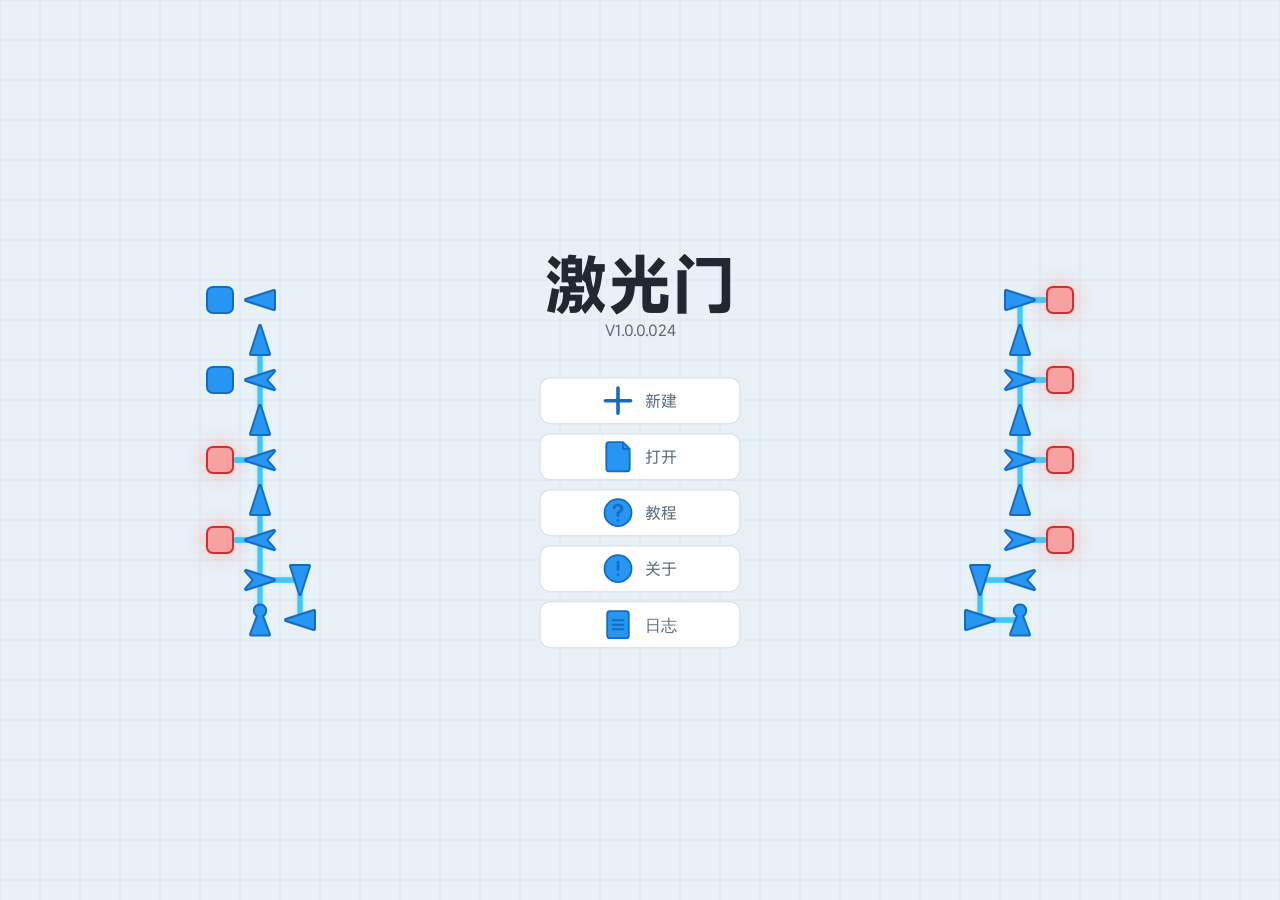
==== commit e10a33c9: "撤销重做后作废元件缓存位图，画面即时刷新，版本升到 1.0.0.024" ====
--- a/index.html
+++ b/index.html
@@ -83,8 +83,8 @@
      这是本项目里唯一一处内联事件：只有挂在元素自己身上，才能在文件到手的那一刻就改过来
      脚本被禁时 onload 不会跑，由下面那句 noscript 里的同款 link 兜住
      id 留给 js/boot.js 认：它靠 link.sheet 判断这份样式表到位没有，没到位就先不揭开遮挡层 -->
-<link id="mainStyle" rel="stylesheet" href="css/style.css?v=1.0.0.023" media="print" onload="this.media='all'">
-<noscript><link rel="stylesheet" href="css/style.css?v=1.0.0.023"></noscript>
+<link id="mainStyle" rel="stylesheet" href="css/style.css?v=1.0.0.024" media="print" onload="this.media='all'">
+<noscript><link rel="stylesheet" href="css/style.css?v=1.0.0.024"></noscript>
 </head>
 <body>
 
@@ -146,23 +146,23 @@
      icons.js 与 tutorial-content.js 也是两个页面共用的那两份，home.js 借它们画图标、填教程正文。
      state.js 是共享状态容器：首页的演示引擎与编辑器读写的是同一份状态，所以两页都引它；
      其余的编辑器脚本（files.js、input.js 等）首页一概不引：那些是编辑职责，封面用不到。 -->
-<script src="js/util.js?v=1.0.0.023"></script>
-<script src="js/config.js?v=1.0.0.023"></script>
+<script src="js/util.js?v=1.0.0.024"></script>
+<script src="js/config.js?v=1.0.0.024"></script>
 <!-- 数据与绘图基础：存档句柄库、元件类型表、共享状态、电路结算、图标与教程正文 -->
-<script src="js/handle-store.js?v=1.0.0.023"></script>
-<script src="js/element-types.js?v=1.0.0.023"></script>
-<script src="js/state.js?v=1.0.0.023"></script>
-<script src="js/circuit.js?v=1.0.0.023"></script>
-<script src="js/icons.js?v=1.0.0.023"></script>
-<script src="js/tutorial-content.js?v=1.0.0.023"></script>
+<script src="js/handle-store.js?v=1.0.0.024"></script>
+<script src="js/element-types.js?v=1.0.0.024"></script>
+<script src="js/state.js?v=1.0.0.024"></script>
+<script src="js/circuit.js?v=1.0.0.024"></script>
+<script src="js/icons.js?v=1.0.0.024"></script>
+<script src="js/tutorial-content.js?v=1.0.0.024"></script>
 <!-- 版本日志正文：首页「日志」弹窗按 CHANGELOG 逐条排，必须排在 home.js 之前 -->
-<script src="js/changelog.js?v=1.0.0.023"></script>
+<script src="js/changelog.js?v=1.0.0.024"></script>
 <!-- 离线缓存登记：页面打开时静默把整站存进本地，之后断网也能直接打开，不依赖任何其它脚本 -->
-<script src="js/offline.js?v=1.0.0.023"></script>
+<script src="js/offline.js?v=1.0.0.024"></script>
 <!-- 加载界面与字体加载：两个都要排在 home.js 之前，home.js 起步时第一个要用、紧接着第二个也要用
      boot.js 管遮挡层何时收掉，fonts.js 把自带的 MiSans 点名取回来；两份都不碰编辑器状态，两页共用 -->
-<script src="js/boot.js?v=1.0.0.023"></script>
-<script src="js/fonts.js?v=1.0.0.023"></script>
-<script src="js/home.js?v=1.0.0.023"></script>
+<script src="js/boot.js?v=1.0.0.024"></script>
+<script src="js/fonts.js?v=1.0.0.024"></script>
+<script src="js/home.js?v=1.0.0.024"></script>
 </body>
 </html>
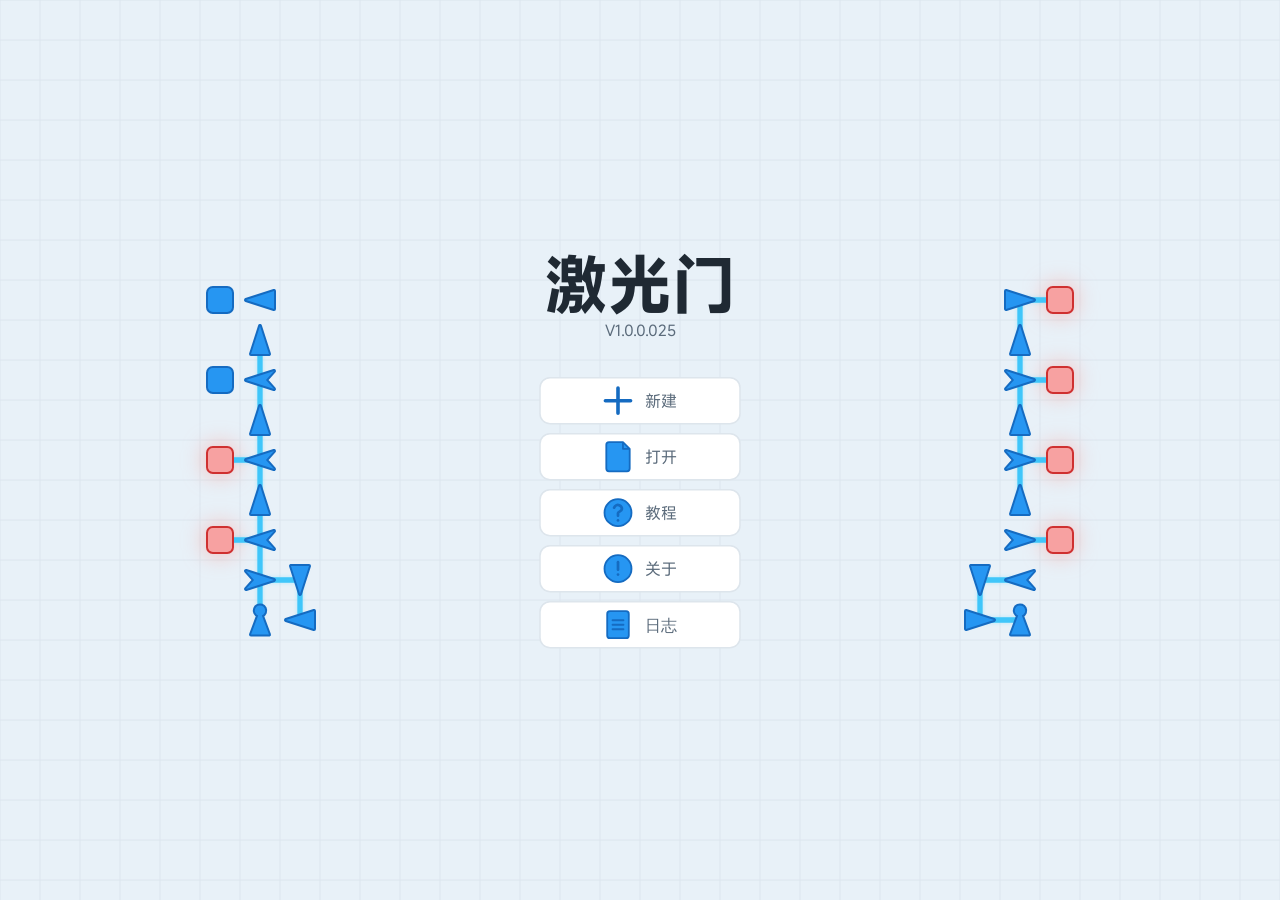
==== commit b657029a: "撤销重做长按不再连续回退，版本升到 1.0.0.025" ====
--- a/index.html
+++ b/index.html
@@ -83,8 +83,8 @@
      这是本项目里唯一一处内联事件：只有挂在元素自己身上，才能在文件到手的那一刻就改过来
      脚本被禁时 onload 不会跑，由下面那句 noscript 里的同款 link 兜住
      id 留给 js/boot.js 认：它靠 link.sheet 判断这份样式表到位没有，没到位就先不揭开遮挡层 -->
-<link id="mainStyle" rel="stylesheet" href="css/style.css?v=1.0.0.024" media="print" onload="this.media='all'">
-<noscript><link rel="stylesheet" href="css/style.css?v=1.0.0.024"></noscript>
+<link id="mainStyle" rel="stylesheet" href="css/style.css?v=1.0.0.025" media="print" onload="this.media='all'">
+<noscript><link rel="stylesheet" href="css/style.css?v=1.0.0.025"></noscript>
 </head>
 <body>
 
@@ -146,23 +146,23 @@
      icons.js 与 tutorial-content.js 也是两个页面共用的那两份，home.js 借它们画图标、填教程正文。
      state.js 是共享状态容器：首页的演示引擎与编辑器读写的是同一份状态，所以两页都引它；
      其余的编辑器脚本（files.js、input.js 等）首页一概不引：那些是编辑职责，封面用不到。 -->
-<script src="js/util.js?v=1.0.0.024"></script>
-<script src="js/config.js?v=1.0.0.024"></script>
+<script src="js/util.js?v=1.0.0.025"></script>
+<script src="js/config.js?v=1.0.0.025"></script>
 <!-- 数据与绘图基础：存档句柄库、元件类型表、共享状态、电路结算、图标与教程正文 -->
-<script src="js/handle-store.js?v=1.0.0.024"></script>
-<script src="js/element-types.js?v=1.0.0.024"></script>
-<script src="js/state.js?v=1.0.0.024"></script>
-<script src="js/circuit.js?v=1.0.0.024"></script>
-<script src="js/icons.js?v=1.0.0.024"></script>
-<script src="js/tutorial-content.js?v=1.0.0.024"></script>
+<script src="js/handle-store.js?v=1.0.0.025"></script>
+<script src="js/element-types.js?v=1.0.0.025"></script>
+<script src="js/state.js?v=1.0.0.025"></script>
+<script src="js/circuit.js?v=1.0.0.025"></script>
+<script src="js/icons.js?v=1.0.0.025"></script>
+<script src="js/tutorial-content.js?v=1.0.0.025"></script>
 <!-- 版本日志正文：首页「日志」弹窗按 CHANGELOG 逐条排，必须排在 home.js 之前 -->
-<script src="js/changelog.js?v=1.0.0.024"></script>
+<script src="js/changelog.js?v=1.0.0.025"></script>
 <!-- 离线缓存登记：页面打开时静默把整站存进本地，之后断网也能直接打开，不依赖任何其它脚本 -->
-<script src="js/offline.js?v=1.0.0.024"></script>
+<script src="js/offline.js?v=1.0.0.025"></script>
 <!-- 加载界面与字体加载：两个都要排在 home.js 之前，home.js 起步时第一个要用、紧接着第二个也要用
      boot.js 管遮挡层何时收掉，fonts.js 把自带的 MiSans 点名取回来；两份都不碰编辑器状态，两页共用 -->
-<script src="js/boot.js?v=1.0.0.024"></script>
-<script src="js/fonts.js?v=1.0.0.024"></script>
-<script src="js/home.js?v=1.0.0.024"></script>
+<script src="js/boot.js?v=1.0.0.025"></script>
+<script src="js/fonts.js?v=1.0.0.025"></script>
+<script src="js/home.js?v=1.0.0.025"></script>
 </body>
 </html>
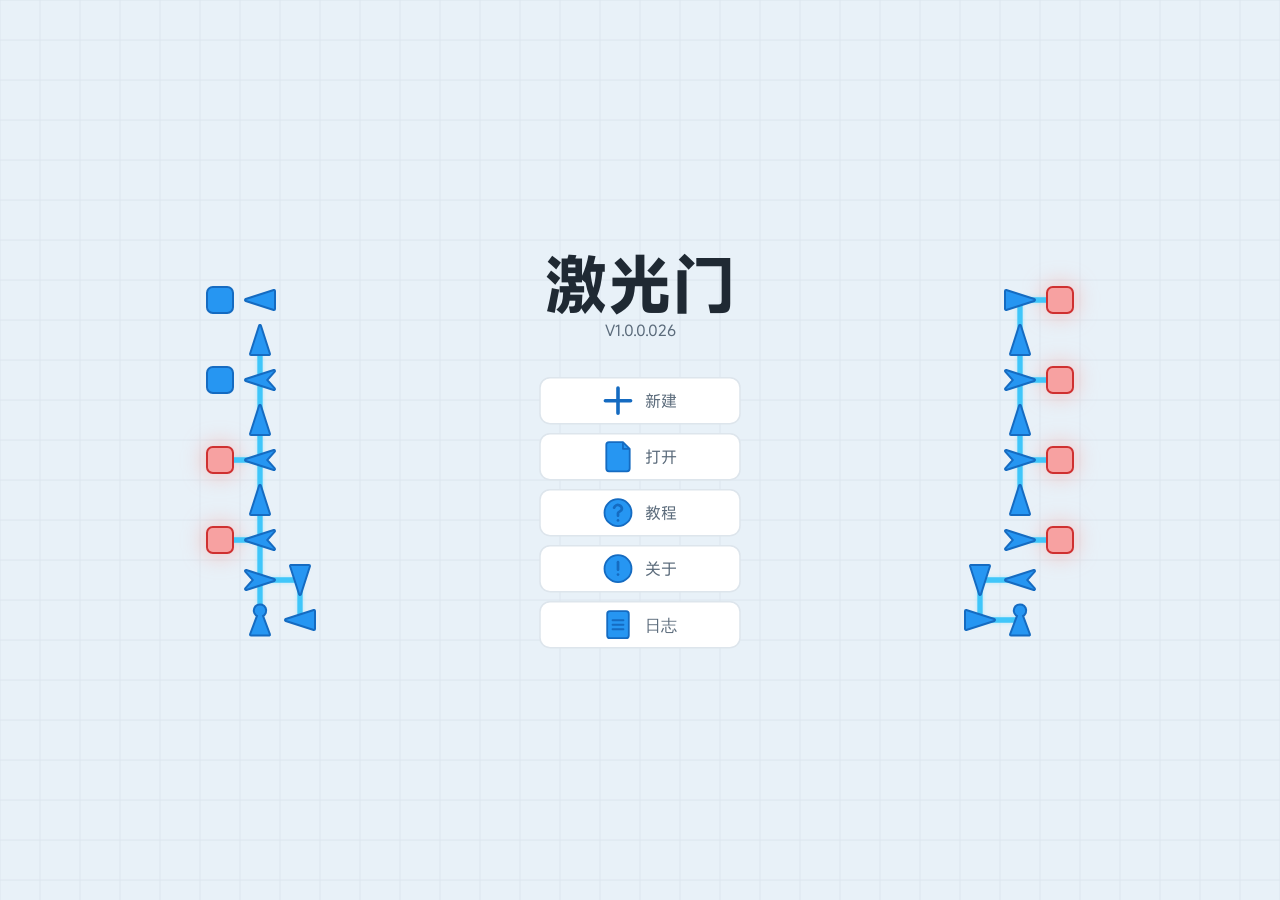
==== commit c4a8ba02: "写回与另存为不再等文件收尾，成功提示即时出现，版本升到 1.0.0.026" ====
--- a/index.html
+++ b/index.html
@@ -83,8 +83,8 @@
      这是本项目里唯一一处内联事件：只有挂在元素自己身上，才能在文件到手的那一刻就改过来
      脚本被禁时 onload 不会跑，由下面那句 noscript 里的同款 link 兜住
      id 留给 js/boot.js 认：它靠 link.sheet 判断这份样式表到位没有，没到位就先不揭开遮挡层 -->
-<link id="mainStyle" rel="stylesheet" href="css/style.css?v=1.0.0.025" media="print" onload="this.media='all'">
-<noscript><link rel="stylesheet" href="css/style.css?v=1.0.0.025"></noscript>
+<link id="mainStyle" rel="stylesheet" href="css/style.css?v=1.0.0.026" media="print" onload="this.media='all'">
+<noscript><link rel="stylesheet" href="css/style.css?v=1.0.0.026"></noscript>
 </head>
 <body>
 
@@ -146,23 +146,23 @@
      icons.js 与 tutorial-content.js 也是两个页面共用的那两份，home.js 借它们画图标、填教程正文。
      state.js 是共享状态容器：首页的演示引擎与编辑器读写的是同一份状态，所以两页都引它；
      其余的编辑器脚本（files.js、input.js 等）首页一概不引：那些是编辑职责，封面用不到。 -->
-<script src="js/util.js?v=1.0.0.025"></script>
-<script src="js/config.js?v=1.0.0.025"></script>
+<script src="js/util.js?v=1.0.0.026"></script>
+<script src="js/config.js?v=1.0.0.026"></script>
 <!-- 数据与绘图基础：存档句柄库、元件类型表、共享状态、电路结算、图标与教程正文 -->
-<script src="js/handle-store.js?v=1.0.0.025"></script>
-<script src="js/element-types.js?v=1.0.0.025"></script>
-<script src="js/state.js?v=1.0.0.025"></script>
-<script src="js/circuit.js?v=1.0.0.025"></script>
-<script src="js/icons.js?v=1.0.0.025"></script>
-<script src="js/tutorial-content.js?v=1.0.0.025"></script>
+<script src="js/handle-store.js?v=1.0.0.026"></script>
+<script src="js/element-types.js?v=1.0.0.026"></script>
+<script src="js/state.js?v=1.0.0.026"></script>
+<script src="js/circuit.js?v=1.0.0.026"></script>
+<script src="js/icons.js?v=1.0.0.026"></script>
+<script src="js/tutorial-content.js?v=1.0.0.026"></script>
 <!-- 版本日志正文：首页「日志」弹窗按 CHANGELOG 逐条排，必须排在 home.js 之前 -->
-<script src="js/changelog.js?v=1.0.0.025"></script>
+<script src="js/changelog.js?v=1.0.0.026"></script>
 <!-- 离线缓存登记：页面打开时静默把整站存进本地，之后断网也能直接打开，不依赖任何其它脚本 -->
-<script src="js/offline.js?v=1.0.0.025"></script>
+<script src="js/offline.js?v=1.0.0.026"></script>
 <!-- 加载界面与字体加载：两个都要排在 home.js 之前，home.js 起步时第一个要用、紧接着第二个也要用
      boot.js 管遮挡层何时收掉，fonts.js 把自带的 MiSans 点名取回来；两份都不碰编辑器状态，两页共用 -->
-<script src="js/boot.js?v=1.0.0.025"></script>
-<script src="js/fonts.js?v=1.0.0.025"></script>
-<script src="js/home.js?v=1.0.0.025"></script>
+<script src="js/boot.js?v=1.0.0.026"></script>
+<script src="js/fonts.js?v=1.0.0.026"></script>
+<script src="js/home.js?v=1.0.0.026"></script>
 </body>
 </html>
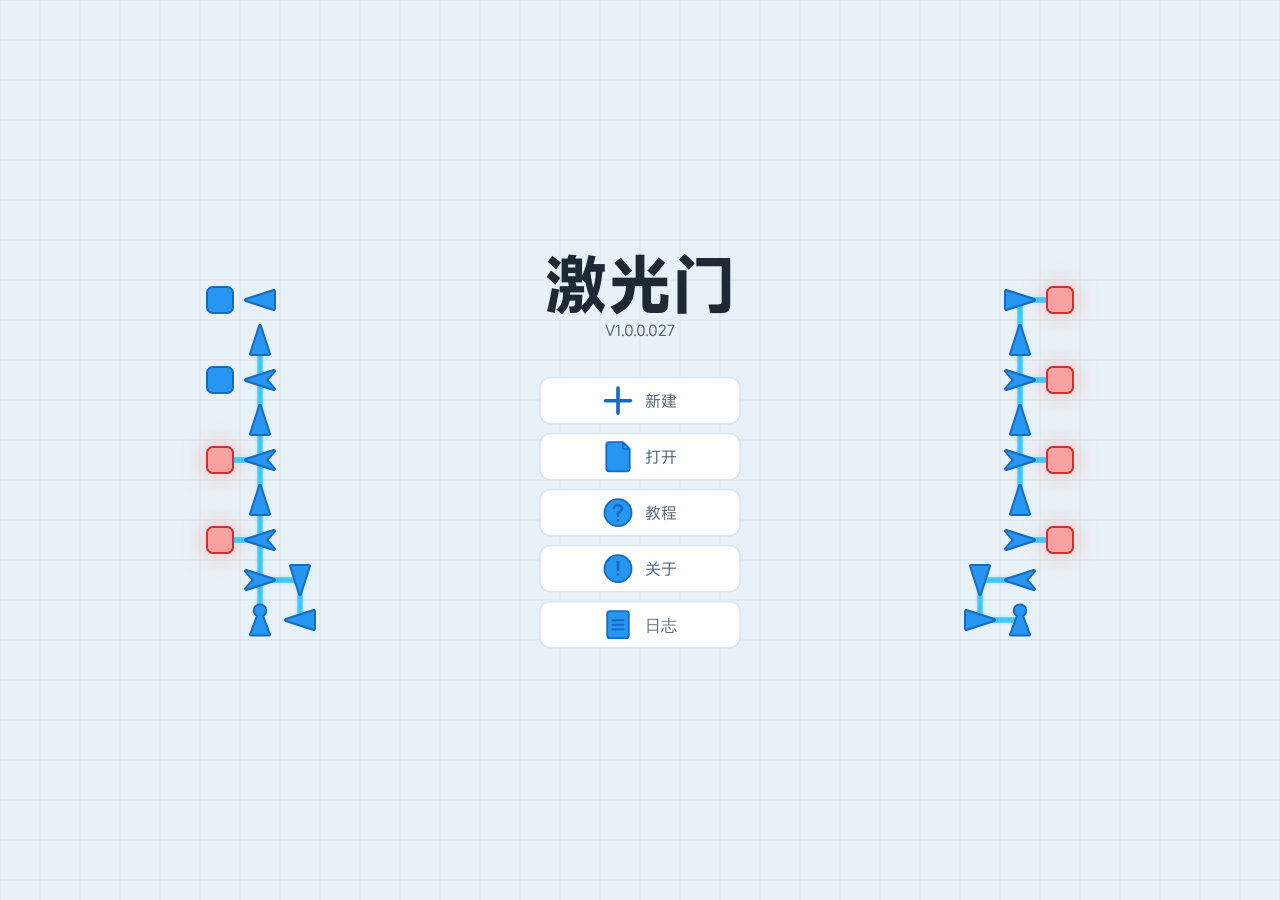
==== commit 7b15ff95: "写回时每份文件的读、写、收尾全部并行，版本升到 1.0.0.027" ====
--- a/index.html
+++ b/index.html
@@ -83,8 +83,8 @@
      这是本项目里唯一一处内联事件：只有挂在元素自己身上，才能在文件到手的那一刻就改过来
      脚本被禁时 onload 不会跑，由下面那句 noscript 里的同款 link 兜住
      id 留给 js/boot.js 认：它靠 link.sheet 判断这份样式表到位没有，没到位就先不揭开遮挡层 -->
-<link id="mainStyle" rel="stylesheet" href="css/style.css?v=1.0.0.026" media="print" onload="this.media='all'">
-<noscript><link rel="stylesheet" href="css/style.css?v=1.0.0.026"></noscript>
+<link id="mainStyle" rel="stylesheet" href="css/style.css?v=1.0.0.027" media="print" onload="this.media='all'">
+<noscript><link rel="stylesheet" href="css/style.css?v=1.0.0.027"></noscript>
 </head>
 <body>
 
@@ -146,23 +146,23 @@
      icons.js 与 tutorial-content.js 也是两个页面共用的那两份，home.js 借它们画图标、填教程正文。
      state.js 是共享状态容器：首页的演示引擎与编辑器读写的是同一份状态，所以两页都引它；
      其余的编辑器脚本（files.js、input.js 等）首页一概不引：那些是编辑职责，封面用不到。 -->
-<script src="js/util.js?v=1.0.0.026"></script>
-<script src="js/config.js?v=1.0.0.026"></script>
+<script src="js/util.js?v=1.0.0.027"></script>
+<script src="js/config.js?v=1.0.0.027"></script>
 <!-- 数据与绘图基础：存档句柄库、元件类型表、共享状态、电路结算、图标与教程正文 -->
-<script src="js/handle-store.js?v=1.0.0.026"></script>
-<script src="js/element-types.js?v=1.0.0.026"></script>
-<script src="js/state.js?v=1.0.0.026"></script>
-<script src="js/circuit.js?v=1.0.0.026"></script>
-<script src="js/icons.js?v=1.0.0.026"></script>
-<script src="js/tutorial-content.js?v=1.0.0.026"></script>
+<script src="js/handle-store.js?v=1.0.0.027"></script>
+<script src="js/element-types.js?v=1.0.0.027"></script>
+<script src="js/state.js?v=1.0.0.027"></script>
+<script src="js/circuit.js?v=1.0.0.027"></script>
+<script src="js/icons.js?v=1.0.0.027"></script>
+<script src="js/tutorial-content.js?v=1.0.0.027"></script>
 <!-- 版本日志正文：首页「日志」弹窗按 CHANGELOG 逐条排，必须排在 home.js 之前 -->
-<script src="js/changelog.js?v=1.0.0.026"></script>
+<script src="js/changelog.js?v=1.0.0.027"></script>
 <!-- 离线缓存登记：页面打开时静默把整站存进本地，之后断网也能直接打开，不依赖任何其它脚本 -->
-<script src="js/offline.js?v=1.0.0.026"></script>
+<script src="js/offline.js?v=1.0.0.027"></script>
 <!-- 加载界面与字体加载：两个都要排在 home.js 之前，home.js 起步时第一个要用、紧接着第二个也要用
      boot.js 管遮挡层何时收掉，fonts.js 把自带的 MiSans 点名取回来；两份都不碰编辑器状态，两页共用 -->
-<script src="js/boot.js?v=1.0.0.026"></script>
-<script src="js/fonts.js?v=1.0.0.026"></script>
-<script src="js/home.js?v=1.0.0.026"></script>
+<script src="js/boot.js?v=1.0.0.027"></script>
+<script src="js/fonts.js?v=1.0.0.027"></script>
+<script src="js/home.js?v=1.0.0.027"></script>
 </body>
 </html>
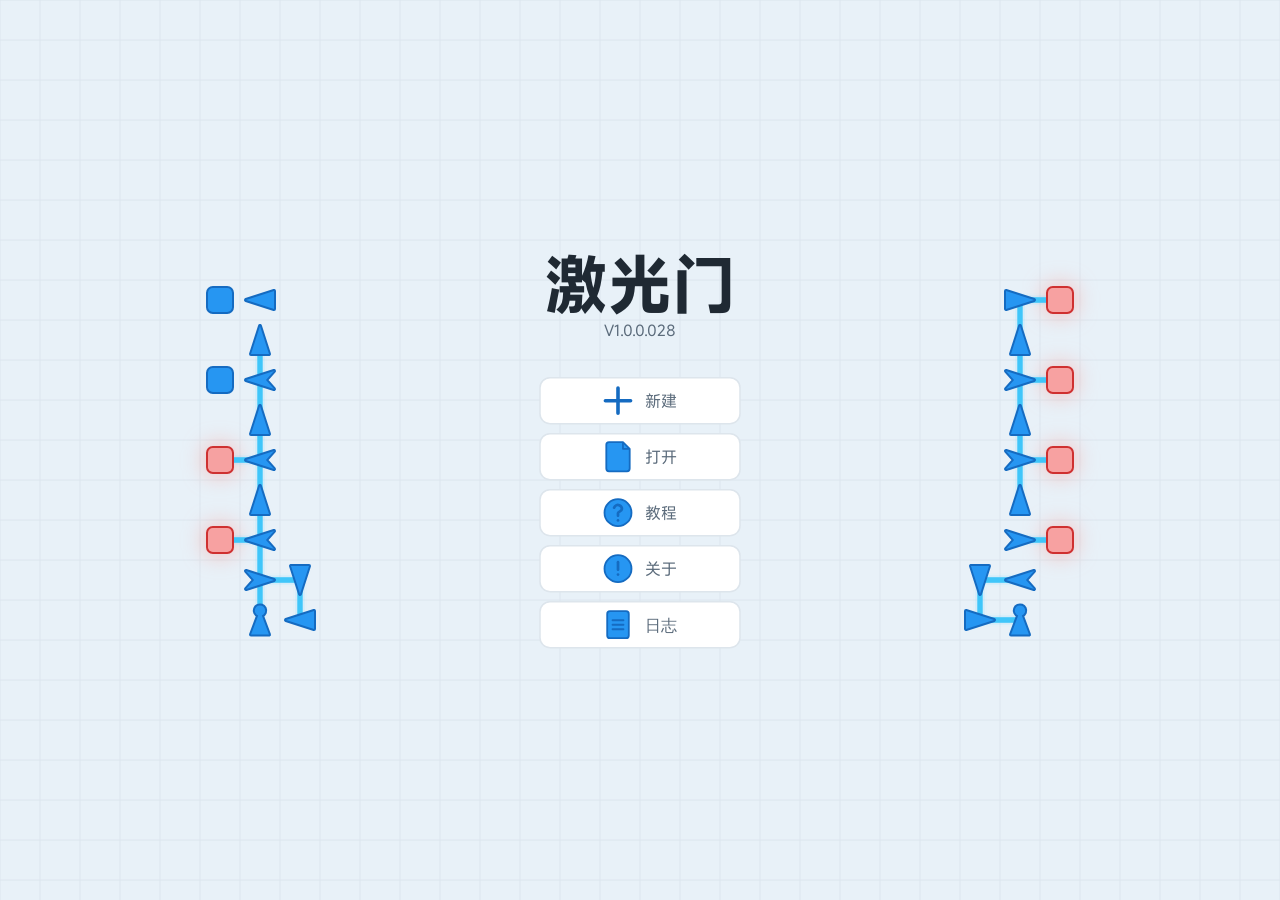
==== commit 472d037d: "激光辉光层数由八层降到三层、降采样提到三倍，绘制开销约降为原来的六分之一，版本升到 1.0.0.028" ====
--- a/index.html
+++ b/index.html
@@ -83,8 +83,8 @@
      这是本项目里唯一一处内联事件：只有挂在元素自己身上，才能在文件到手的那一刻就改过来
      脚本被禁时 onload 不会跑，由下面那句 noscript 里的同款 link 兜住
      id 留给 js/boot.js 认：它靠 link.sheet 判断这份样式表到位没有，没到位就先不揭开遮挡层 -->
-<link id="mainStyle" rel="stylesheet" href="css/style.css?v=1.0.0.027" media="print" onload="this.media='all'">
-<noscript><link rel="stylesheet" href="css/style.css?v=1.0.0.027"></noscript>
+<link id="mainStyle" rel="stylesheet" href="css/style.css?v=1.0.0.028" media="print" onload="this.media='all'">
+<noscript><link rel="stylesheet" href="css/style.css?v=1.0.0.028"></noscript>
 </head>
 <body>
 
@@ -146,23 +146,23 @@
      icons.js 与 tutorial-content.js 也是两个页面共用的那两份，home.js 借它们画图标、填教程正文。
      state.js 是共享状态容器：首页的演示引擎与编辑器读写的是同一份状态，所以两页都引它；
      其余的编辑器脚本（files.js、input.js 等）首页一概不引：那些是编辑职责，封面用不到。 -->
-<script src="js/util.js?v=1.0.0.027"></script>
-<script src="js/config.js?v=1.0.0.027"></script>
+<script src="js/util.js?v=1.0.0.028"></script>
+<script src="js/config.js?v=1.0.0.028"></script>
 <!-- 数据与绘图基础：存档句柄库、元件类型表、共享状态、电路结算、图标与教程正文 -->
-<script src="js/handle-store.js?v=1.0.0.027"></script>
-<script src="js/element-types.js?v=1.0.0.027"></script>
-<script src="js/state.js?v=1.0.0.027"></script>
-<script src="js/circuit.js?v=1.0.0.027"></script>
-<script src="js/icons.js?v=1.0.0.027"></script>
-<script src="js/tutorial-content.js?v=1.0.0.027"></script>
+<script src="js/handle-store.js?v=1.0.0.028"></script>
+<script src="js/element-types.js?v=1.0.0.028"></script>
+<script src="js/state.js?v=1.0.0.028"></script>
+<script src="js/circuit.js?v=1.0.0.028"></script>
+<script src="js/icons.js?v=1.0.0.028"></script>
+<script src="js/tutorial-content.js?v=1.0.0.028"></script>
 <!-- 版本日志正文：首页「日志」弹窗按 CHANGELOG 逐条排，必须排在 home.js 之前 -->
-<script src="js/changelog.js?v=1.0.0.027"></script>
+<script src="js/changelog.js?v=1.0.0.028"></script>
 <!-- 离线缓存登记：页面打开时静默把整站存进本地，之后断网也能直接打开，不依赖任何其它脚本 -->
-<script src="js/offline.js?v=1.0.0.027"></script>
+<script src="js/offline.js?v=1.0.0.028"></script>
 <!-- 加载界面与字体加载：两个都要排在 home.js 之前，home.js 起步时第一个要用、紧接着第二个也要用
      boot.js 管遮挡层何时收掉，fonts.js 把自带的 MiSans 点名取回来；两份都不碰编辑器状态，两页共用 -->
-<script src="js/boot.js?v=1.0.0.027"></script>
-<script src="js/fonts.js?v=1.0.0.027"></script>
-<script src="js/home.js?v=1.0.0.027"></script>
+<script src="js/boot.js?v=1.0.0.028"></script>
+<script src="js/fonts.js?v=1.0.0.028"></script>
+<script src="js/home.js?v=1.0.0.028"></script>
 </body>
 </html>
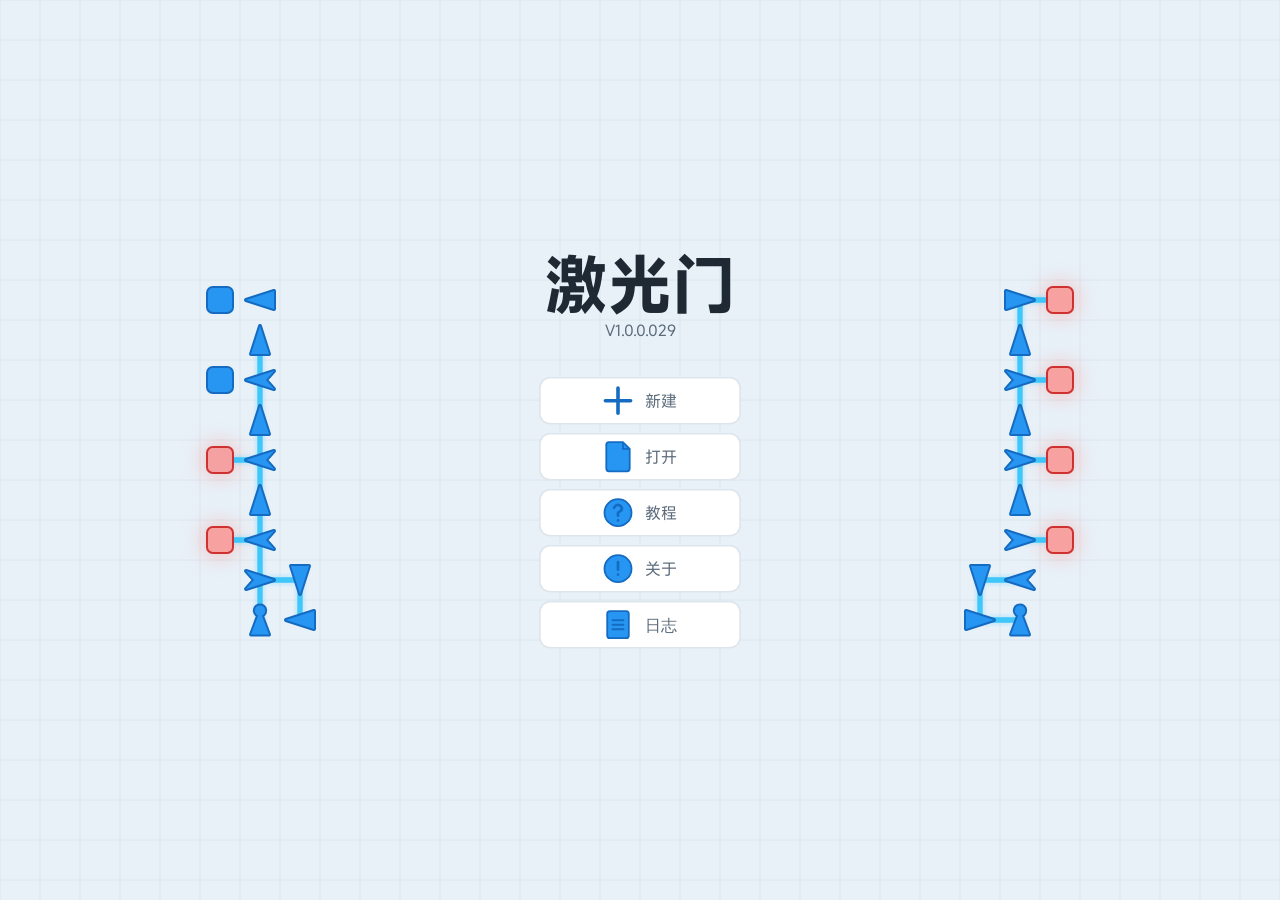
==== commit 1ccc4592: "激光辉光改为线性衰减，压暗内层、提亮外侧两层，版本升到 1.0.0.029" ====
--- a/index.html
+++ b/index.html
@@ -83,8 +83,8 @@
      这是本项目里唯一一处内联事件：只有挂在元素自己身上，才能在文件到手的那一刻就改过来
      脚本被禁时 onload 不会跑，由下面那句 noscript 里的同款 link 兜住
      id 留给 js/boot.js 认：它靠 link.sheet 判断这份样式表到位没有，没到位就先不揭开遮挡层 -->
-<link id="mainStyle" rel="stylesheet" href="css/style.css?v=1.0.0.028" media="print" onload="this.media='all'">
-<noscript><link rel="stylesheet" href="css/style.css?v=1.0.0.028"></noscript>
+<link id="mainStyle" rel="stylesheet" href="css/style.css?v=1.0.0.029" media="print" onload="this.media='all'">
+<noscript><link rel="stylesheet" href="css/style.css?v=1.0.0.029"></noscript>
 </head>
 <body>
 
@@ -146,23 +146,23 @@
      icons.js 与 tutorial-content.js 也是两个页面共用的那两份，home.js 借它们画图标、填教程正文。
      state.js 是共享状态容器：首页的演示引擎与编辑器读写的是同一份状态，所以两页都引它；
      其余的编辑器脚本（files.js、input.js 等）首页一概不引：那些是编辑职责，封面用不到。 -->
-<script src="js/util.js?v=1.0.0.028"></script>
-<script src="js/config.js?v=1.0.0.028"></script>
+<script src="js/util.js?v=1.0.0.029"></script>
+<script src="js/config.js?v=1.0.0.029"></script>
 <!-- 数据与绘图基础：存档句柄库、元件类型表、共享状态、电路结算、图标与教程正文 -->
-<script src="js/handle-store.js?v=1.0.0.028"></script>
-<script src="js/element-types.js?v=1.0.0.028"></script>
-<script src="js/state.js?v=1.0.0.028"></script>
-<script src="js/circuit.js?v=1.0.0.028"></script>
-<script src="js/icons.js?v=1.0.0.028"></script>
-<script src="js/tutorial-content.js?v=1.0.0.028"></script>
+<script src="js/handle-store.js?v=1.0.0.029"></script>
+<script src="js/element-types.js?v=1.0.0.029"></script>
+<script src="js/state.js?v=1.0.0.029"></script>
+<script src="js/circuit.js?v=1.0.0.029"></script>
+<script src="js/icons.js?v=1.0.0.029"></script>
+<script src="js/tutorial-content.js?v=1.0.0.029"></script>
 <!-- 版本日志正文：首页「日志」弹窗按 CHANGELOG 逐条排，必须排在 home.js 之前 -->
-<script src="js/changelog.js?v=1.0.0.028"></script>
+<script src="js/changelog.js?v=1.0.0.029"></script>
 <!-- 离线缓存登记：页面打开时静默把整站存进本地，之后断网也能直接打开，不依赖任何其它脚本 -->
-<script src="js/offline.js?v=1.0.0.028"></script>
+<script src="js/offline.js?v=1.0.0.029"></script>
 <!-- 加载界面与字体加载：两个都要排在 home.js 之前，home.js 起步时第一个要用、紧接着第二个也要用
      boot.js 管遮挡层何时收掉，fonts.js 把自带的 MiSans 点名取回来；两份都不碰编辑器状态，两页共用 -->
-<script src="js/boot.js?v=1.0.0.028"></script>
-<script src="js/fonts.js?v=1.0.0.028"></script>
-<script src="js/home.js?v=1.0.0.028"></script>
+<script src="js/boot.js?v=1.0.0.029"></script>
+<script src="js/fonts.js?v=1.0.0.029"></script>
+<script src="js/home.js?v=1.0.0.029"></script>
 </body>
 </html>
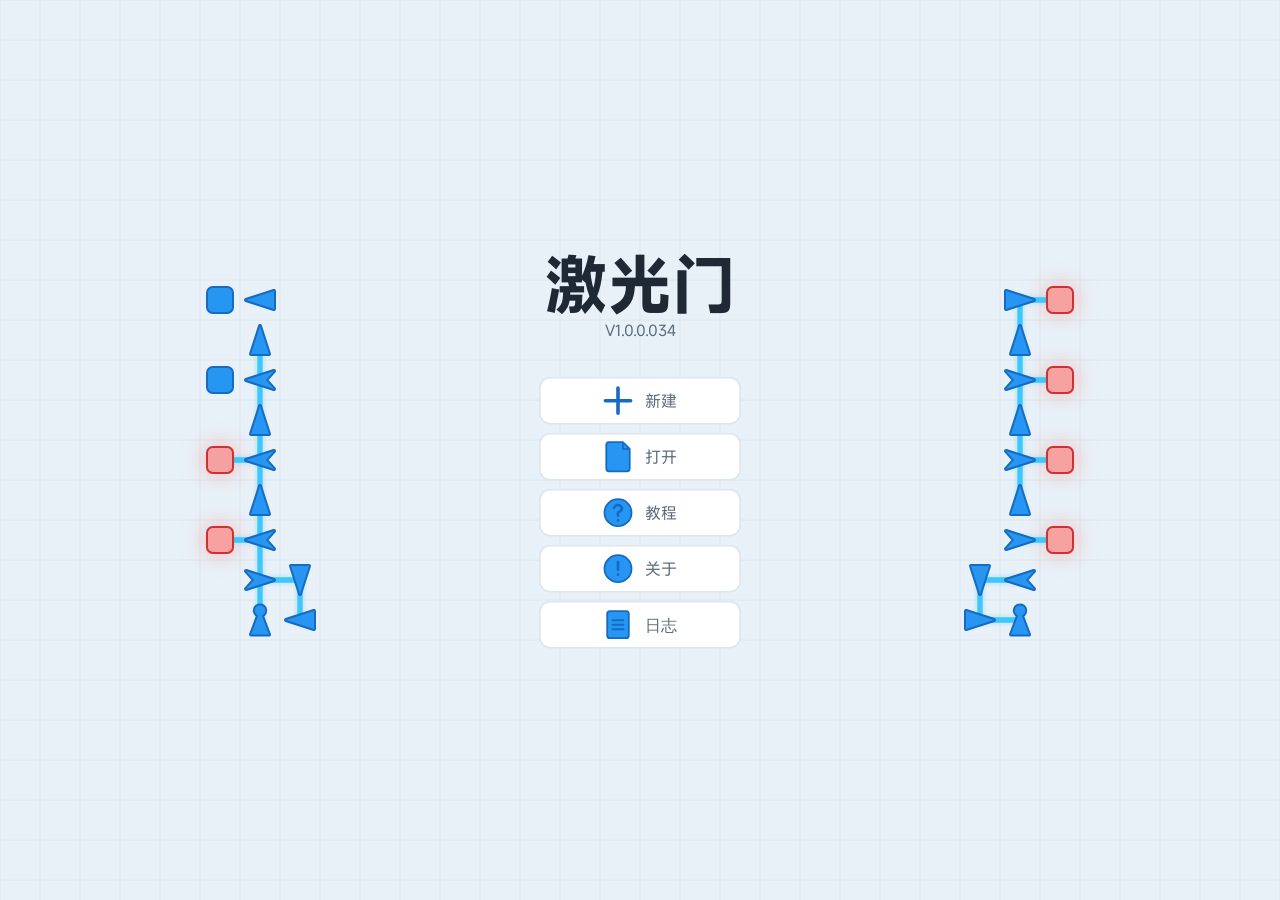
==== commit 0dcde17f: "工作区按钮改为导入/绑定与读入/写出，文本保存与存档统一，修复撤销后元件消失，新增 Markdown 预览，版本升到 1.0.0.034" ====
--- a/index.html
+++ b/index.html
@@ -83,8 +83,8 @@
      这是本项目里唯一一处内联事件：只有挂在元素自己身上，才能在文件到手的那一刻就改过来
      脚本被禁时 onload 不会跑，由下面那句 noscript 里的同款 link 兜住
      id 留给 js/boot.js 认：它靠 link.sheet 判断这份样式表到位没有，没到位就先不揭开遮挡层 -->
-<link id="mainStyle" rel="stylesheet" href="css/style.css?v=1.0.0.029" media="print" onload="this.media='all'">
-<noscript><link rel="stylesheet" href="css/style.css?v=1.0.0.029"></noscript>
+<link id="mainStyle" rel="stylesheet" href="css/style.css?v=1.0.0.034" media="print" onload="this.media='all'">
+<noscript><link rel="stylesheet" href="css/style.css?v=1.0.0.034"></noscript>
 </head>
 <body>
 
@@ -146,23 +146,23 @@
      icons.js 与 tutorial-content.js 也是两个页面共用的那两份，home.js 借它们画图标、填教程正文。
      state.js 是共享状态容器：首页的演示引擎与编辑器读写的是同一份状态，所以两页都引它；
      其余的编辑器脚本（files.js、input.js 等）首页一概不引：那些是编辑职责，封面用不到。 -->
-<script src="js/util.js?v=1.0.0.029"></script>
-<script src="js/config.js?v=1.0.0.029"></script>
+<script src="js/util.js?v=1.0.0.034"></script>
+<script src="js/config.js?v=1.0.0.034"></script>
 <!-- 数据与绘图基础：存档句柄库、元件类型表、共享状态、电路结算、图标与教程正文 -->
-<script src="js/handle-store.js?v=1.0.0.029"></script>
-<script src="js/element-types.js?v=1.0.0.029"></script>
-<script src="js/state.js?v=1.0.0.029"></script>
-<script src="js/circuit.js?v=1.0.0.029"></script>
-<script src="js/icons.js?v=1.0.0.029"></script>
-<script src="js/tutorial-content.js?v=1.0.0.029"></script>
+<script src="js/handle-store.js?v=1.0.0.034"></script>
+<script src="js/element-types.js?v=1.0.0.034"></script>
+<script src="js/state.js?v=1.0.0.034"></script>
+<script src="js/circuit.js?v=1.0.0.034"></script>
+<script src="js/icons.js?v=1.0.0.034"></script>
+<script src="js/tutorial-content.js?v=1.0.0.034"></script>
 <!-- 版本日志正文：首页「日志」弹窗按 CHANGELOG 逐条排，必须排在 home.js 之前 -->
-<script src="js/changelog.js?v=1.0.0.029"></script>
+<script src="js/changelog.js?v=1.0.0.034"></script>
 <!-- 离线缓存登记：页面打开时静默把整站存进本地，之后断网也能直接打开，不依赖任何其它脚本 -->
-<script src="js/offline.js?v=1.0.0.029"></script>
+<script src="js/offline.js?v=1.0.0.034"></script>
 <!-- 加载界面与字体加载：两个都要排在 home.js 之前，home.js 起步时第一个要用、紧接着第二个也要用
      boot.js 管遮挡层何时收掉，fonts.js 把自带的 MiSans 点名取回来；两份都不碰编辑器状态，两页共用 -->
-<script src="js/boot.js?v=1.0.0.029"></script>
-<script src="js/fonts.js?v=1.0.0.029"></script>
-<script src="js/home.js?v=1.0.0.029"></script>
+<script src="js/boot.js?v=1.0.0.034"></script>
+<script src="js/fonts.js?v=1.0.0.034"></script>
+<script src="js/home.js?v=1.0.0.034"></script>
 </body>
 </html>
--- a/css/style.css
+++ b/css/style.css
@@ -119,6 +119,7 @@
   position: fixed;
   left: 0;
   top: 0;
+  z-index: 30;                /* 压在最上层：提示是全局的，TXT/MD 编辑器与空白层（3）不能把它盖住 */
   box-sizing: border-box;
   max-width: 60vw;
   padding: 8px 18px;
@@ -356,6 +357,34 @@
   border-bottom: 1px solid rgba(13, 71, 161, 0.16);
 }
 .sb-header:hover { background: transparent; }
+/* 标题行右端的一对小按钮：读入、写出，只管当前绑定的那个文件夹，所以贴着它的名字放 */
+.sb-header-actions {
+  display: flex;
+  align-items: center;
+  gap: 4px;
+  margin-left: auto;   /* 把这一组推到标题行最右，名字仍靠左 */
+}
+/* 小号按钮：比标题轻一档的字重，边框与顶部条同色，按下只换底不缩放，免得在标题行里跳动 */
+.ws-mini {
+  display: flex;
+  align-items: center;
+  gap: 3px;
+  padding: 2px 5px;
+  background: rgba(255, 255, 255, 0.6);
+  border: 1px solid rgba(13, 71, 161, 0.28);
+  border-radius: 5px;
+  color: #1F2933;
+  font-family: inherit;
+  font-size: 11px;
+  font-weight: 400;
+  line-height: 1.2;
+  white-space: nowrap;
+  cursor: pointer;
+  transition: background-color 0.16s ease-out;
+}
+.ws-mini:hover { background: #D8F3FF; }
+.ws-mini:active { background: #ADDCF5; }
+.ws-mini .ws-icon { width: 13px; height: 13px; }
 /* 一条条目：图标与文字横向排开，行高定死，整行都是可点区域 */
 .sb-row {
   display: flex;
@@ -1193,10 +1222,76 @@
   line-height: 1.7;
   tab-size: 4;
 }
+/* 预览层默认收起；进入预览时藏起输入框、露出这一层，两者占同一块位置，切换时页面不跳 */
+#textEditor .te-preview { display: none; }
+#textEditor.previewing textarea { display: none; }
+#textEditor.previewing .te-preview { display: block; }
+/* Markdown 阅读排版：正文字号按「显示给人看」来定，标题成倍放大，远看也清楚 */
+#textEditor .te-preview {
+  flex: 1;
+  min-height: 0;
+  overflow-y: auto;
+  box-sizing: border-box;
+  padding: 32px 48px 72px;
+  background: #FFFFFF;
+  color: #1F2933;
+  font-family: "PingFang SC", "Hiragino Sans GB", "Microsoft YaHei", system-ui, sans-serif;
+  font-size: 20px;
+  line-height: 1.75;
+  overflow-wrap: break-word;
+}
+#textEditor .te-preview > *:first-child { margin-top: 0; }
+#textEditor .te-preview p { margin: 0.75em 0; }
+#textEditor .te-preview h1,
+#textEditor .te-preview h2,
+#textEditor .te-preview h3,
+#textEditor .te-preview h4,
+#textEditor .te-preview h5,
+#textEditor .te-preview h6 {
+  margin: 1.05em 0 0.45em;
+  line-height: 1.25;
+  font-weight: 700;
+  color: #16202A;
+}
+#textEditor .te-preview h1 { font-size: 3.4em; letter-spacing: -0.01em; }  /* 20px 正文下约 68px，用来远距离展示 */
+#textEditor .te-preview h2 { font-size: 2.5em; }   /* 约 50px */
+#textEditor .te-preview h3 { font-size: 1.9em; }   /* 约 38px */
+#textEditor .te-preview h4 { font-size: 1.5em; }   /* 约 30px */
+#textEditor .te-preview h5 { font-size: 1.25em; }
+#textEditor .te-preview h6 { font-size: 1.1em; color: #5B6B7B; }
+#textEditor .te-preview ul,
+#textEditor .te-preview ol { margin: 0.6em 0; padding-left: 1.8em; }
+#textEditor .te-preview li { margin: 0.28em 0; }
+#textEditor .te-preview blockquote {
+  margin: 0.9em 0;
+  padding: 0.1em 0 0.1em 1em;
+  border-left: 4px solid #C9D8E6;
+  color: #5B6B7B;
+}
+#textEditor .te-preview hr { margin: 1.4em 0; border: none; border-top: 1px solid #DCE6EF; }
+#textEditor .te-preview code {
+  padding: 0.1em 0.35em;
+  border-radius: 5px;
+  background: #F2F6FA;
+  font-family: "SFMono-Regular", Menlo, Consolas, monospace;
+  font-size: 0.88em;
+}
+#textEditor .te-preview pre {
+  margin: 0.9em 0;
+  padding: 14px 18px;
+  border: 1px solid #E3EBF3;
+  border-radius: 10px;
+  background: #F7F9FB;
+  overflow-x: auto;
+}
+#textEditor .te-preview pre code { padding: 0; background: none; font-size: 0.82em; line-height: 1.6; }
+#textEditor .te-preview a { color: #2F7FD1; text-decoration: underline; }
+#textEditor .te-preview del { color: #7B8A99; }
 
 /* ========== 工作区按钮条 ========== */
 
-/* 顶部四个按钮：两行两列，图标在上、短名称在下；与列表之间有一道淡线分开 */
+/* 顶部两个按钮：一行两列，图标在上、短名称在下；与列表之间有一道淡线分开
+   对当前文件夹的「读入 / 写出」不在这里，而是挂在列表标题行的右端，见 .sb-header-actions */
 #workspaceBar {
   flex: none;
   display: grid;
--- a/css/style.css
+++ b/css/style.css
@@ -119,6 +119,7 @@
   position: fixed;
   left: 0;
   top: 0;
+  z-index: 30;                /* 压在最上层：提示是全局的，TXT/MD 编辑器与空白层（3）不能把它盖住 */
   box-sizing: border-box;
   max-width: 60vw;
   padding: 8px 18px;
@@ -356,6 +357,34 @@
   border-bottom: 1px solid rgba(13, 71, 161, 0.16);
 }
 .sb-header:hover { background: transparent; }
+/* 标题行右端的一对小按钮：读入、写出，只管当前绑定的那个文件夹，所以贴着它的名字放 */
+.sb-header-actions {
+  display: flex;
+  align-items: center;
+  gap: 4px;
+  margin-left: auto;   /* 把这一组推到标题行最右，名字仍靠左 */
+}
+/* 小号按钮：比标题轻一档的字重，边框与顶部条同色，按下只换底不缩放，免得在标题行里跳动 */
+.ws-mini {
+  display: flex;
+  align-items: center;
+  gap: 3px;
+  padding: 2px 5px;
+  background: rgba(255, 255, 255, 0.6);
+  border: 1px solid rgba(13, 71, 161, 0.28);
+  border-radius: 5px;
+  color: #1F2933;
+  font-family: inherit;
+  font-size: 11px;
+  font-weight: 400;
+  line-height: 1.2;
+  white-space: nowrap;
+  cursor: pointer;
+  transition: background-color 0.16s ease-out;
+}
+.ws-mini:hover { background: #D8F3FF; }
+.ws-mini:active { background: #ADDCF5; }
+.ws-mini .ws-icon { width: 13px; height: 13px; }
 /* 一条条目：图标与文字横向排开，行高定死，整行都是可点区域 */
 .sb-row {
   display: flex;
@@ -1193,10 +1222,76 @@
   line-height: 1.7;
   tab-size: 4;
 }
+/* 预览层默认收起；进入预览时藏起输入框、露出这一层，两者占同一块位置，切换时页面不跳 */
+#textEditor .te-preview { display: none; }
+#textEditor.previewing textarea { display: none; }
+#textEditor.previewing .te-preview { display: block; }
+/* Markdown 阅读排版：正文字号按「显示给人看」来定，标题成倍放大，远看也清楚 */
+#textEditor .te-preview {
+  flex: 1;
+  min-height: 0;
+  overflow-y: auto;
+  box-sizing: border-box;
+  padding: 32px 48px 72px;
+  background: #FFFFFF;
+  color: #1F2933;
+  font-family: "PingFang SC", "Hiragino Sans GB", "Microsoft YaHei", system-ui, sans-serif;
+  font-size: 20px;
+  line-height: 1.75;
+  overflow-wrap: break-word;
+}
+#textEditor .te-preview > *:first-child { margin-top: 0; }
+#textEditor .te-preview p { margin: 0.75em 0; }
+#textEditor .te-preview h1,
+#textEditor .te-preview h2,
+#textEditor .te-preview h3,
+#textEditor .te-preview h4,
+#textEditor .te-preview h5,
+#textEditor .te-preview h6 {
+  margin: 1.05em 0 0.45em;
+  line-height: 1.25;
+  font-weight: 700;
+  color: #16202A;
+}
+#textEditor .te-preview h1 { font-size: 3.4em; letter-spacing: -0.01em; }  /* 20px 正文下约 68px，用来远距离展示 */
+#textEditor .te-preview h2 { font-size: 2.5em; }   /* 约 50px */
+#textEditor .te-preview h3 { font-size: 1.9em; }   /* 约 38px */
+#textEditor .te-preview h4 { font-size: 1.5em; }   /* 约 30px */
+#textEditor .te-preview h5 { font-size: 1.25em; }
+#textEditor .te-preview h6 { font-size: 1.1em; color: #5B6B7B; }
+#textEditor .te-preview ul,
+#textEditor .te-preview ol { margin: 0.6em 0; padding-left: 1.8em; }
+#textEditor .te-preview li { margin: 0.28em 0; }
+#textEditor .te-preview blockquote {
+  margin: 0.9em 0;
+  padding: 0.1em 0 0.1em 1em;
+  border-left: 4px solid #C9D8E6;
+  color: #5B6B7B;
+}
+#textEditor .te-preview hr { margin: 1.4em 0; border: none; border-top: 1px solid #DCE6EF; }
+#textEditor .te-preview code {
+  padding: 0.1em 0.35em;
+  border-radius: 5px;
+  background: #F2F6FA;
+  font-family: "SFMono-Regular", Menlo, Consolas, monospace;
+  font-size: 0.88em;
+}
+#textEditor .te-preview pre {
+  margin: 0.9em 0;
+  padding: 14px 18px;
+  border: 1px solid #E3EBF3;
+  border-radius: 10px;
+  background: #F7F9FB;
+  overflow-x: auto;
+}
+#textEditor .te-preview pre code { padding: 0; background: none; font-size: 0.82em; line-height: 1.6; }
+#textEditor .te-preview a { color: #2F7FD1; text-decoration: underline; }
+#textEditor .te-preview del { color: #7B8A99; }
 
 /* ========== 工作区按钮条 ========== */
 
-/* 顶部四个按钮：两行两列，图标在上、短名称在下；与列表之间有一道淡线分开 */
+/* 顶部两个按钮：一行两列，图标在上、短名称在下；与列表之间有一道淡线分开
+   对当前文件夹的「读入 / 写出」不在这里，而是挂在列表标题行的右端，见 .sb-header-actions */
 #workspaceBar {
   flex: none;
   display: grid;
